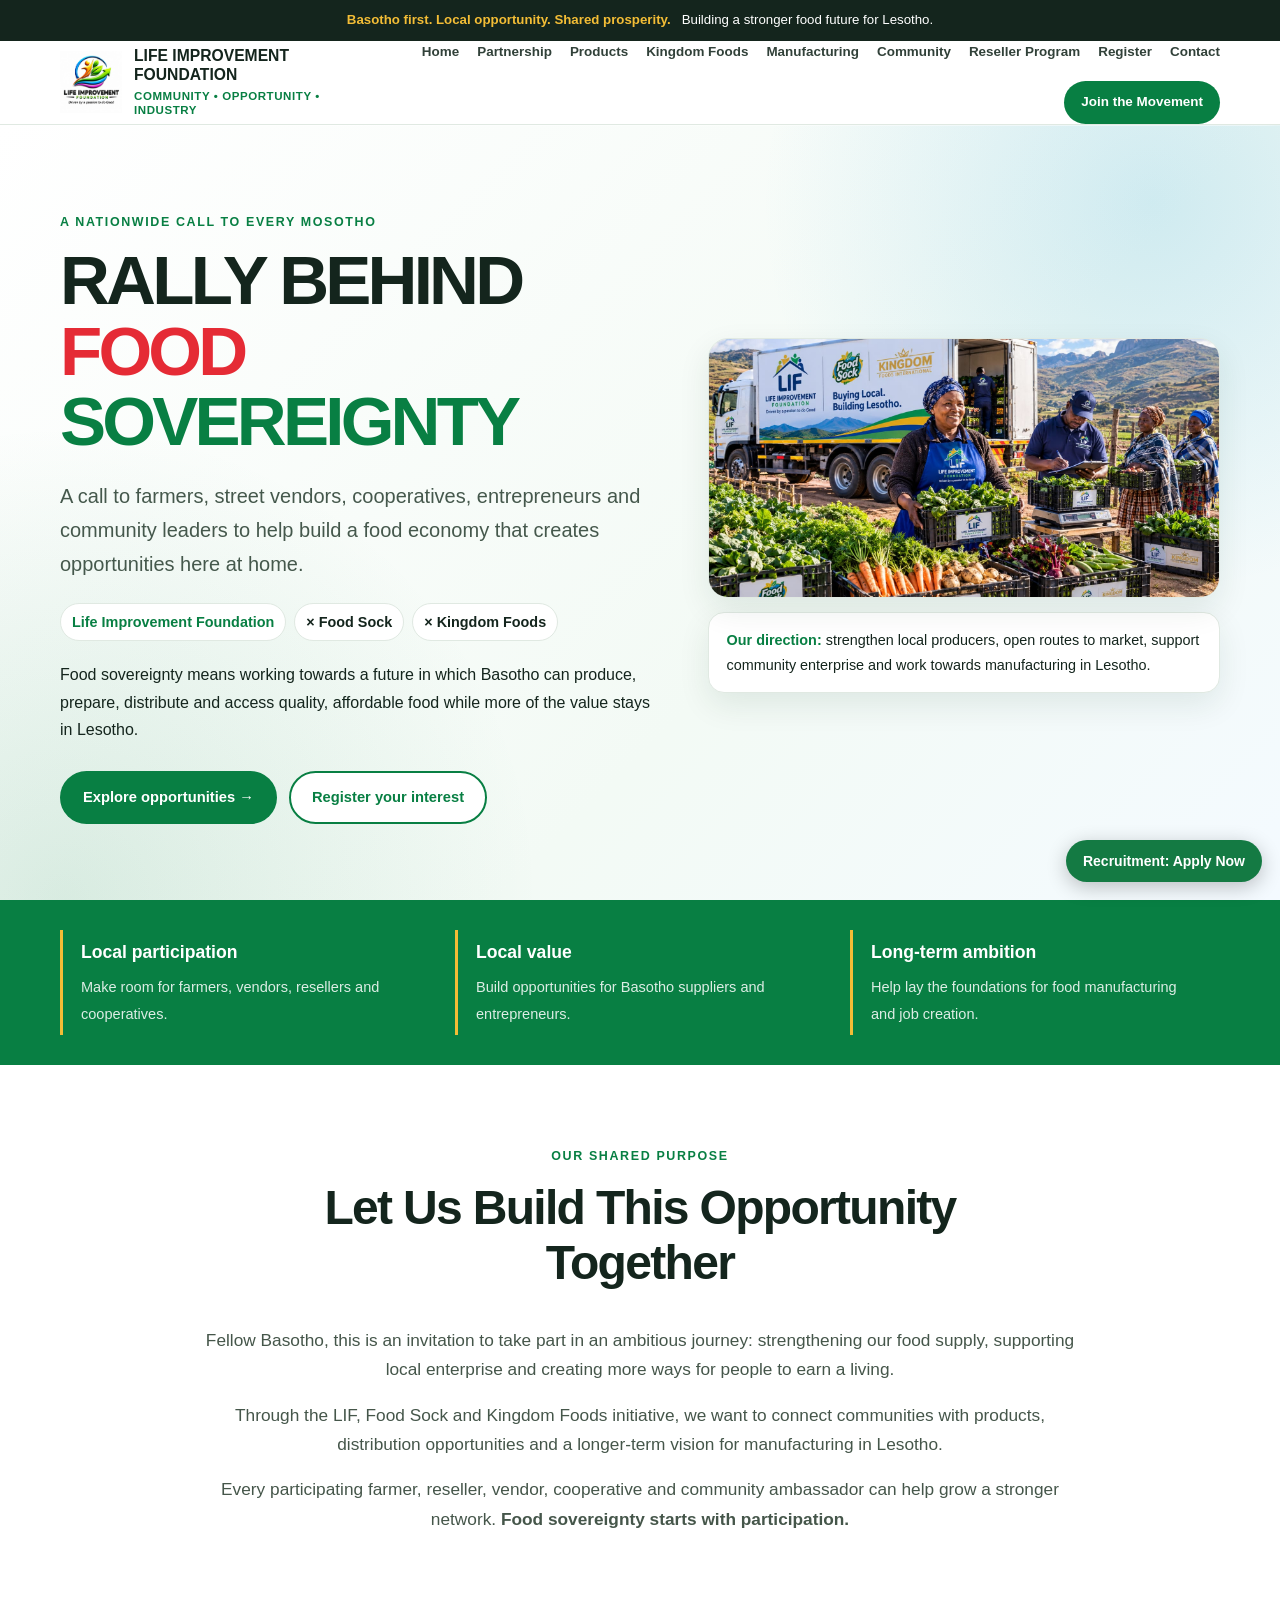
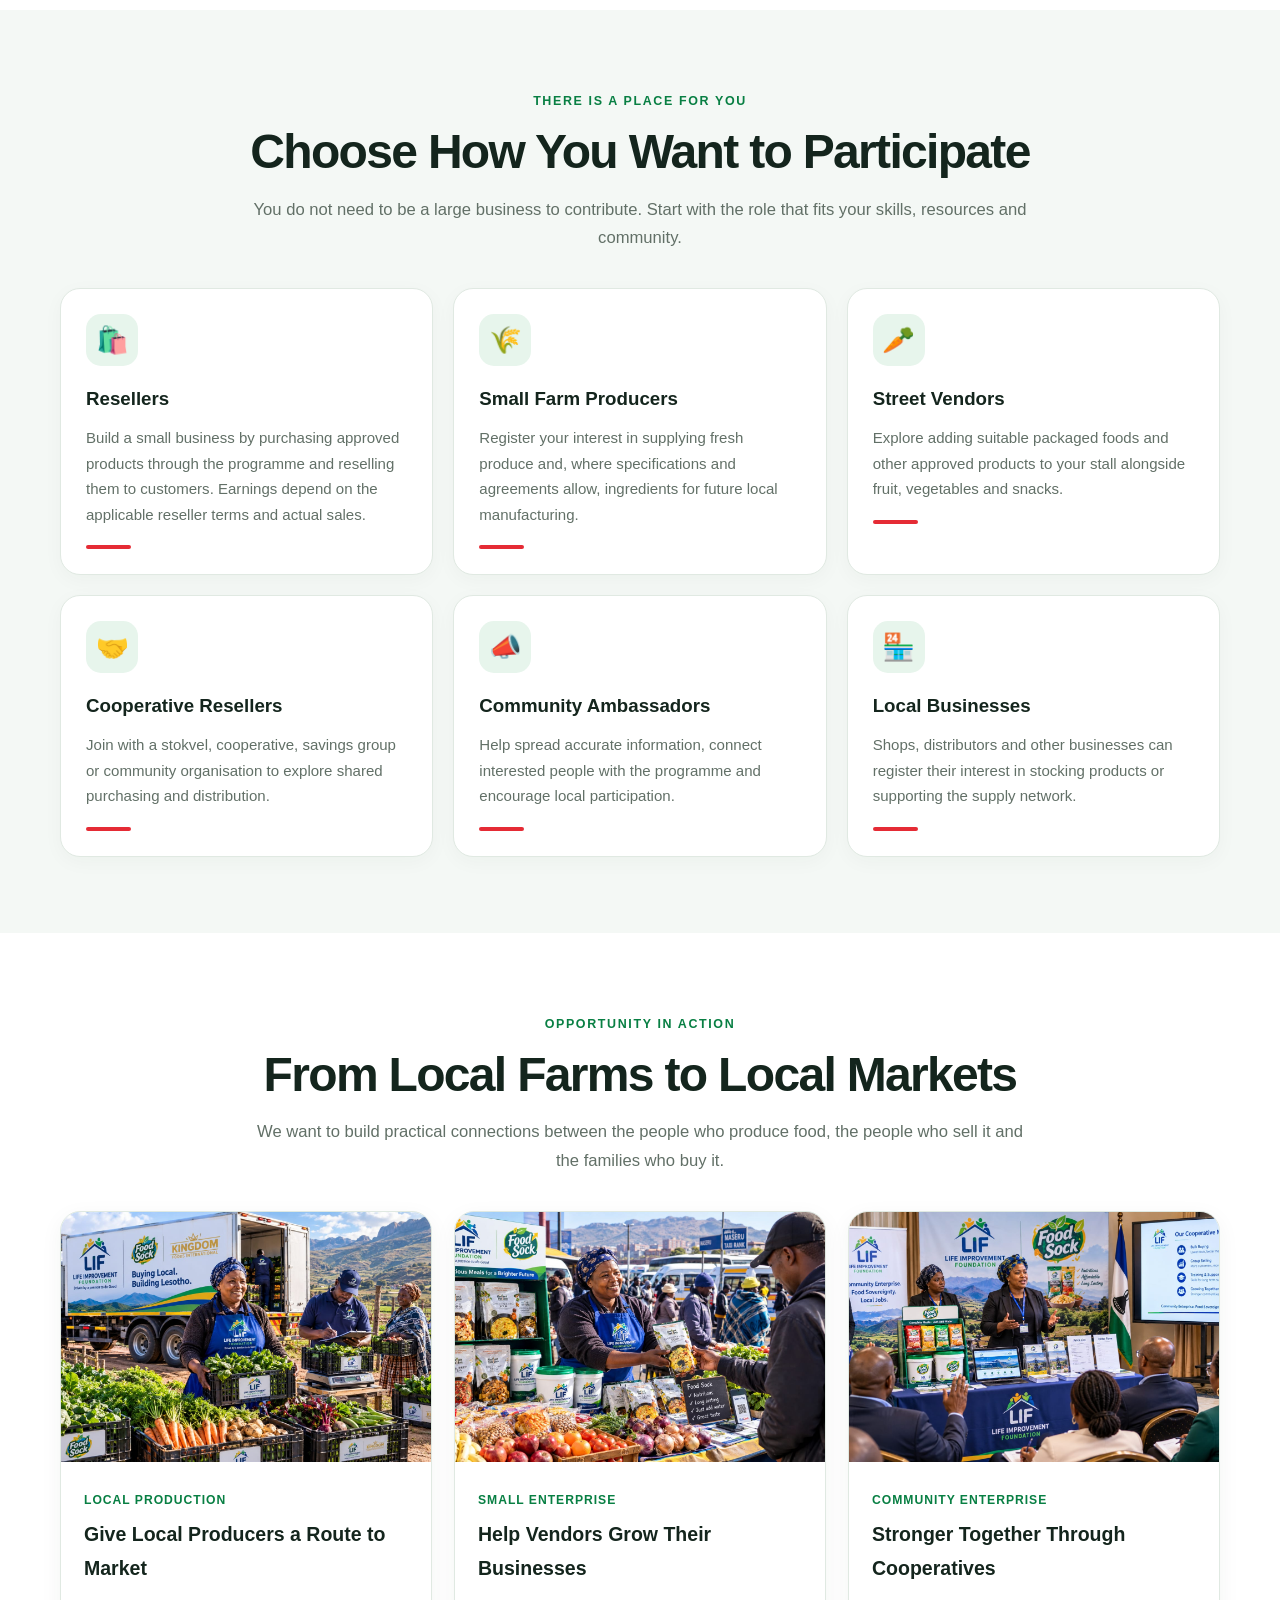
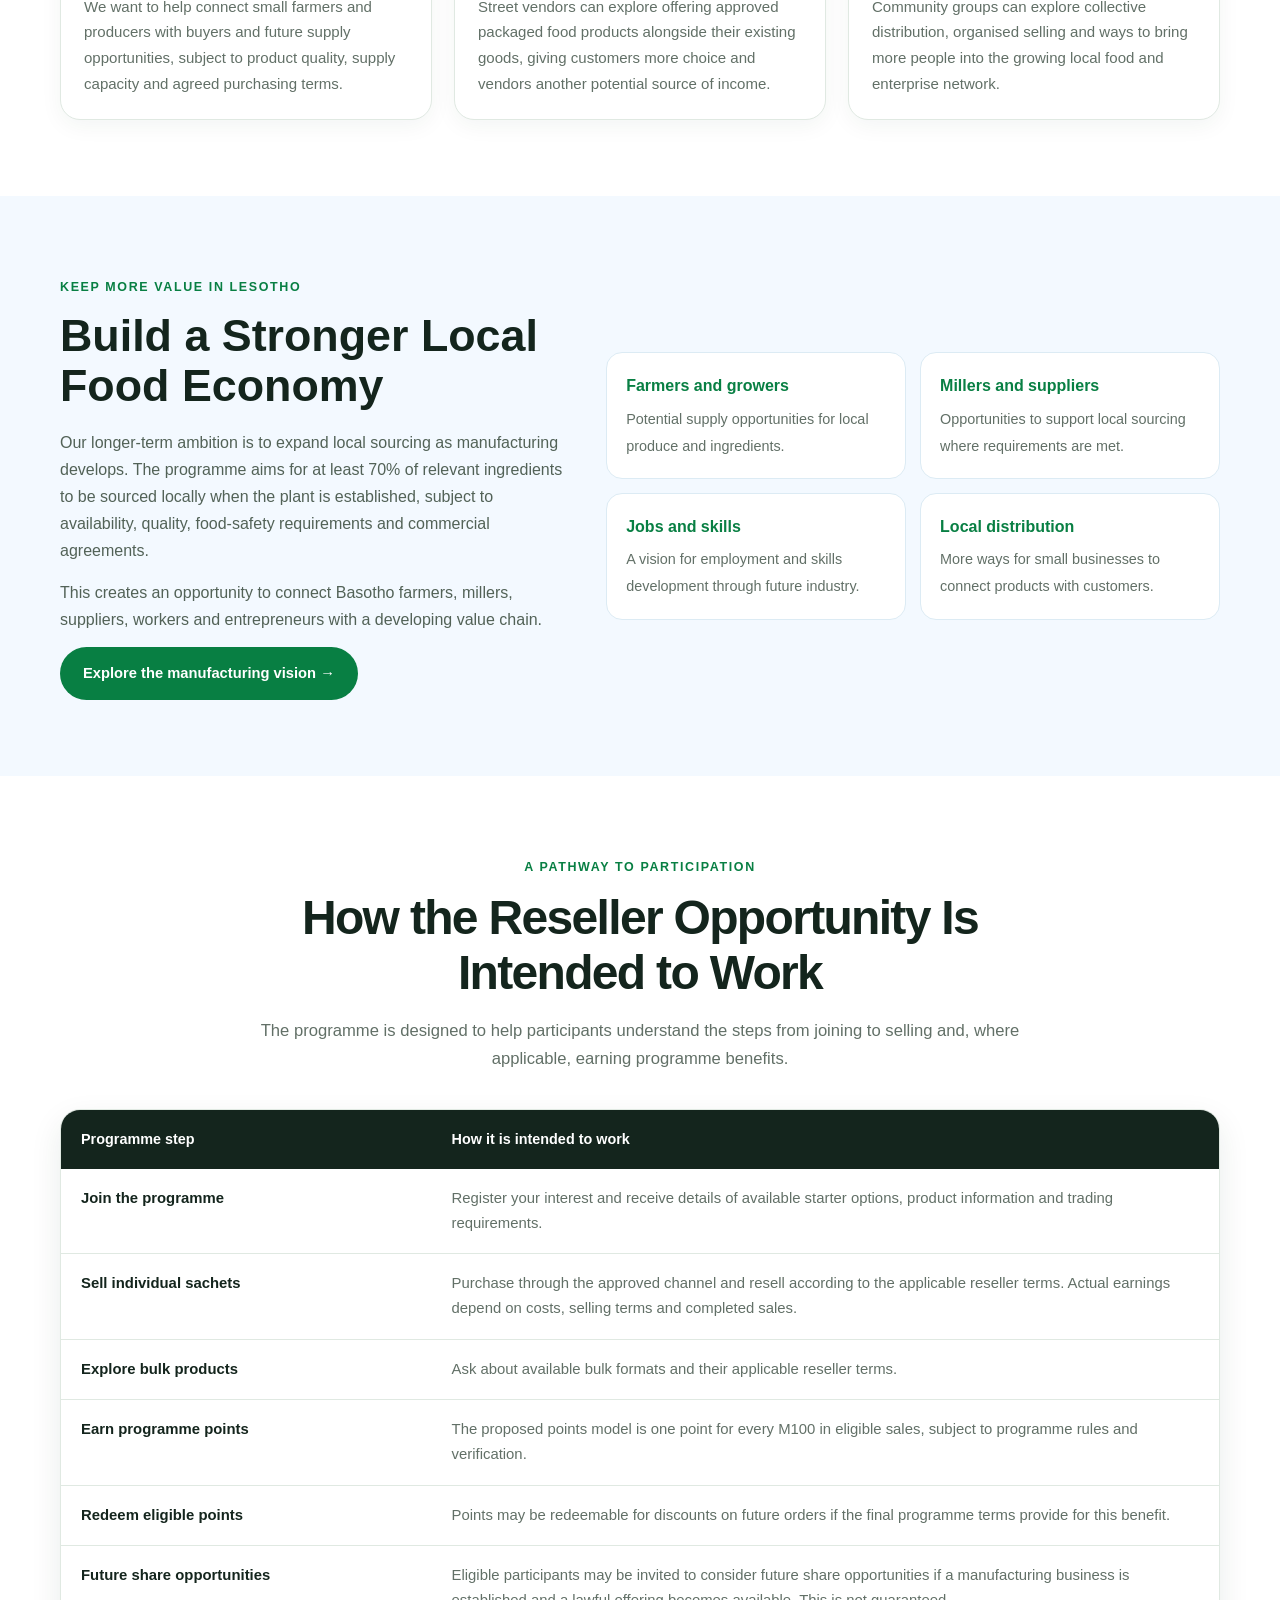
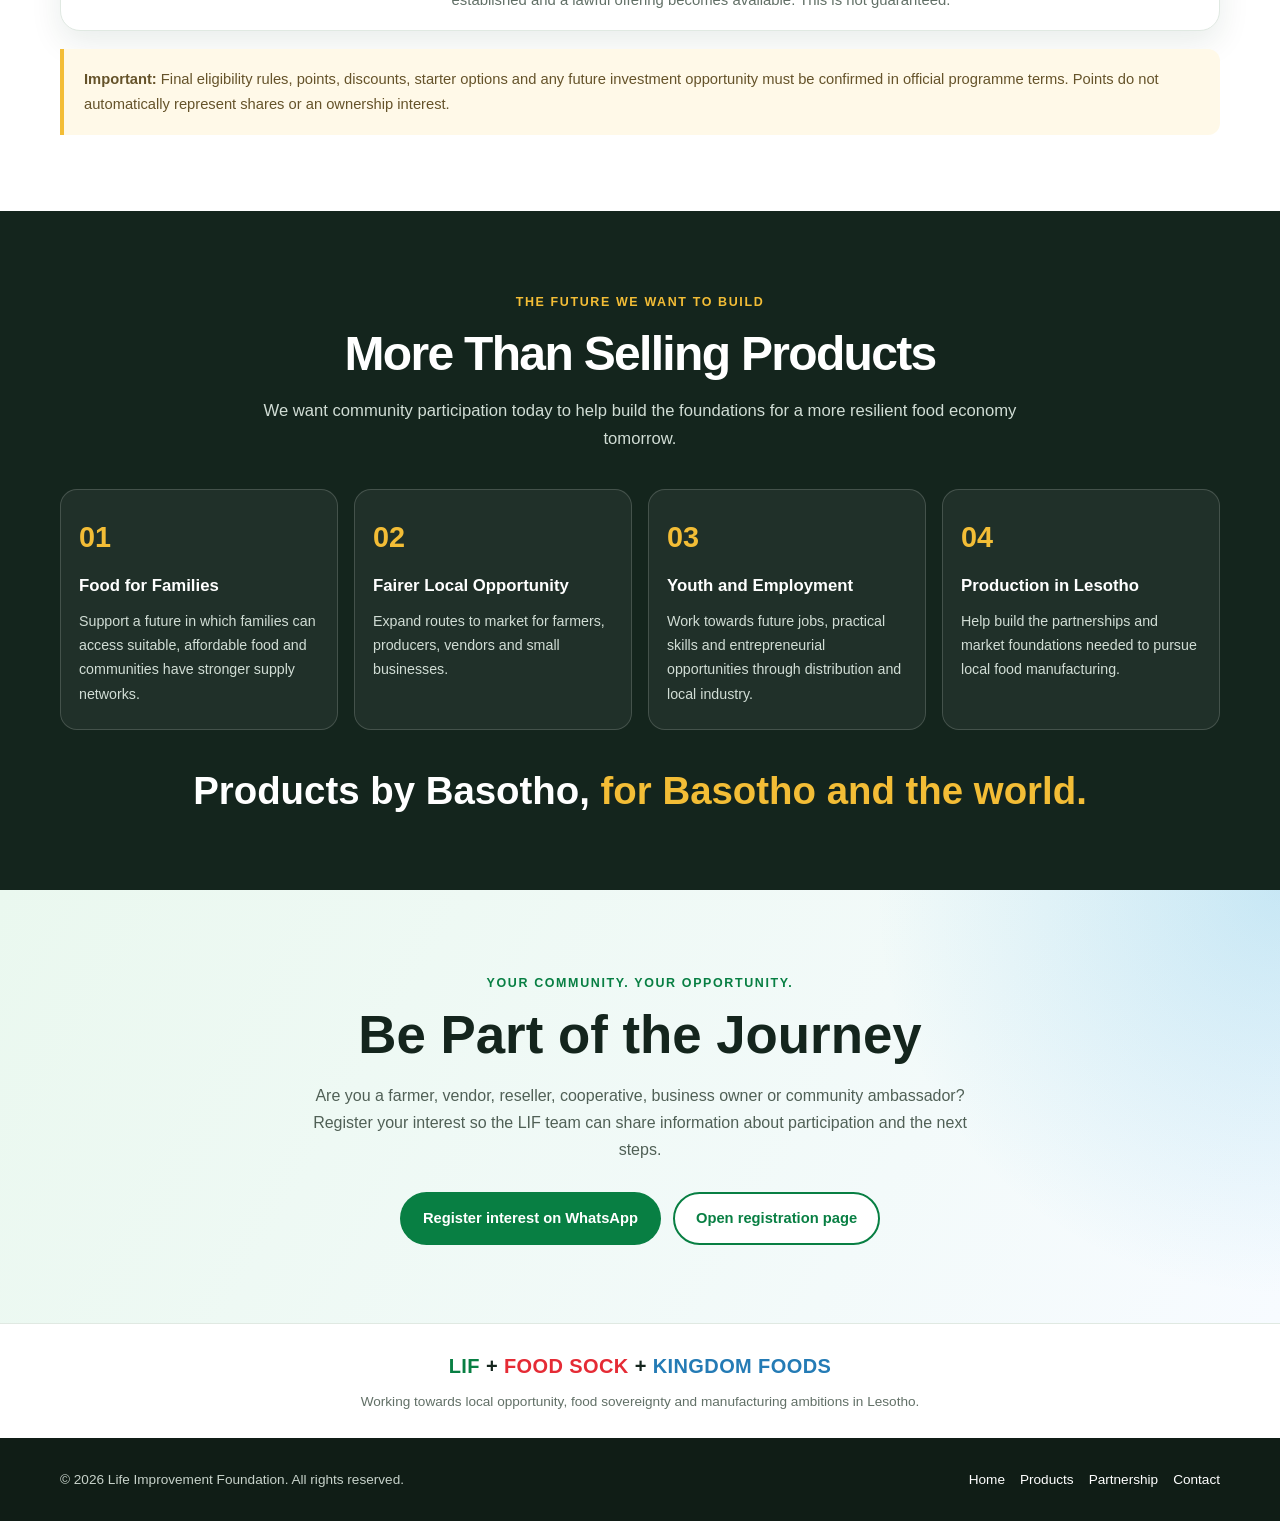
==== community.html @ 28593a36 "Update community.html" ====
<!DOCTYPE html>
<html lang="en">
<head>
  <meta charset="UTF-8">
  <meta name="viewport" content="width=device-width, initial-scale=1.0">
  <meta name="theme-color" content="#087f43">
  <meta name="description" content="Join Life Improvement Foundation, Food Sock and Kingdom Foods in building food sovereignty, local farming, reseller opportunities and manufacturing in Lesotho.">
  <title>Community Participation | Life Improvement Foundation</title>

  <style>
    :root {
      --lif-red: #e52b35;
      --lif-green: #087f43;
      --lif-blue: #149bd7;
      --lif-gold: #f3bd36;
      --lif-dark: #14251d;
      --lif-muted: #627067;
      --lif-light: #f4f8f5;
      --lif-white: #ffffff;
      --lif-border: #e0e9e2;
      --lif-shadow: 0 12px 32px rgba(16, 50, 31, .09);
      --lif-radius: 20px;
    }

    * {
      box-sizing: border-box;
      margin: 0;
      padding: 0;
    }

    html {
      scroll-behavior: smooth;
      scroll-padding-top: 90px;
    }

    body {
      font-family: Arial, Helvetica, sans-serif;
      line-height: 1.7;
      color: var(--lif-dark);
      background: var(--lif-white);
    }

    a {
      color: inherit;
      text-decoration: none;
    }

    img {
      max-width: 100%;
      display: block;
    }

    button, a {
      -webkit-tap-highlight-color: transparent;
    }

    .container {
      width: min(1160px, 92%);
      margin-inline: auto;
    }

    .eyebrow {
      display: inline-block;
      color: var(--lif-green);
      font-size: .78rem;
      font-weight: 800;
      letter-spacing: .13em;
      text-transform: uppercase;
      margin-bottom: 12px;
    }

    .section {
      padding: 76px 0;
    }

    .section-heading {
      max-width: 780px;
      margin: 0 auto 36px;
      text-align: center;
    }

    .section-heading h2 {
      font-size: clamp(1.9rem, 4vw, 3rem);
      line-height: 1.15;
      margin-bottom: 16px;
      letter-spacing: -.035em;
    }

    .section-heading p {
      color: var(--lif-muted);
      font-size: 1.04rem;
    }

    .top-strip {
      background: var(--lif-dark);
      color: white;
      font-size: .83rem;
      padding: 9px 0;
      text-align: center;
    }

    .top-strip strong {
      color: var(--lif-gold);
    }

    .site-header {
      position: sticky;
      top: 0;
      z-index: 100;
      background: rgba(255, 255, 255, .97);
      border-bottom: 1px solid var(--lif-border);
      backdrop-filter: blur(12px);
    }

    .nav-wrap {
      min-height: 78px;
      display: flex;
      align-items: center;
      justify-content: space-between;
      gap: 22px;
    }

    .brand {
      display: flex;
      align-items: center;
      gap: 12px;
      min-width: 0;
    }

    .brand img {
      width: 66px;
      height: 62px;
      object-fit: contain;
    }

    .brand-text {
      line-height: 1.2;
      font-weight: 800;
      font-size: .98rem;
    }

    .brand-text span {
      display: block;
      color: var(--lif-green);
      font-size: .72rem;
      font-weight: 700;
      margin-top: 5px;
      letter-spacing: .05em;
    }

    .nav-links {
      display: flex;
      align-items: center;
      justify-content: flex-end;
      gap: 18px;
      flex-wrap: wrap;
    }

    .nav-links a {
      font-size: .84rem;
      font-weight: 700;
      color: #314139;
    }

    .nav-links a:hover {
      color: var(--lif-green);
    }

    .nav-links .nav-cta {
      color: white;
      background: var(--lif-green);
      border-radius: 999px;
      padding: 10px 17px;
    }

    .nav-toggle {
      display: none;
      border: 1px solid var(--lif-border);
      background: white;
      border-radius: 10px;
      padding: 9px 12px;
      font-size: 1.3rem;
      cursor: pointer;
    }

    .hero {
      position: relative;
      overflow: hidden;
      padding: 82px 0 76px;
      background:
        radial-gradient(circle at 90% 10%, rgba(20,155,215,.16), transparent 29%),
        radial-gradient(circle at 5% 100%, rgba(8,127,67,.13), transparent 33%),
        linear-gradient(135deg, #fff 0%, #f3faf5 62%, #f4faff 100%);
    }

    .hero-grid {
      display: grid;
      grid-template-columns: 1.08fr .92fr;
      align-items: center;
      gap: 46px;
    }

    .hero h1 {
      max-width: 750px;
      font-size: clamp(2.45rem, 5.4vw, 4.6rem);
      line-height: 1.02;
      letter-spacing: -.055em;
      margin-bottom: 22px;
    }

    .hero h1 .red {
      color: var(--lif-red);
    }

    .hero h1 .green {
      color: var(--lif-green);
    }

    .hero-lead {
      font-size: clamp(1.05rem, 2vw, 1.25rem);
      color: #45584c;
      max-width: 650px;
      margin-bottom: 22px;
    }

    .partner-line {
      display: flex;
      flex-wrap: wrap;
      align-items: center;
      gap: 8px;
      margin: 20px 0;
      font-weight: 800;
      font-size: .9rem;
    }

    .partner-line span {
      display: inline-block;
      border: 1px solid var(--lif-border);
      border-radius: 999px;
      padding: 6px 11px;
      background: white;
    }

    .partner-line .lif-tag {
      color: var(--lif-green);
    }

    .hero-actions {
      display: flex;
      flex-wrap: wrap;
      gap: 12px;
      margin-top: 28px;
    }

    .btn {
      display: inline-flex;
      align-items: center;
      justify-content: center;
      gap: 8px;
      min-height: 48px;
      padding: 12px 21px;
      border: 2px solid transparent;
      border-radius: 999px;
      font-size: .92rem;
      font-weight: 800;
      text-align: center;
      transition: transform .2s ease, box-shadow .2s ease;
      cursor: pointer;
    }

    .btn:hover {
      transform: translateY(-2px);
      box-shadow: 0 8px 22px rgba(0,0,0,.12);
    }

    .btn-primary {
      background: var(--lif-green);
      color: white;
    }

    .btn-secondary {
      background: white;
      color: var(--lif-green);
      border-color: var(--lif-green);
    }

    .hero-visual {
      min-width: 0;
    }

    .hero-image {
      min-height: 370px;
      border-radius: 30px;
      box-shadow: var(--lif-shadow);
      background:
        linear-gradient(145deg, rgba(8,127,67,.08), rgba(20,155,215,.12));
    }

    .image-slot {
      position: relative;
      width: 100%;
      min-height: 260px;
      overflow: hidden;
      border-radius: 20px;
      background:
        linear-gradient(135deg, #e8f5eb, #eaf6fc);
      border: 1px solid var(--lif-border);
    }

    .image-slot img {
      position: absolute;
      inset: 0;
      width: 100%;
      height: 100%;
      object-fit: cover;
      opacity: 0;
      transition: opacity .35s ease;
    }

    .image-slot.has-image img {
      opacity: 1;
    }

    .image-placeholder {
      position: absolute;
      inset: 0;
      display: flex;
      flex-direction: column;
      align-items: center;
      justify-content: center;
      gap: 10px;
      padding: 24px;
      color: #365644;
      text-align: center;
    }

    .image-placeholder .placeholder-icon {
      font-size: 2.7rem;
    }

    .image-placeholder strong {
      font-size: 1.1rem;
    }

    .image-placeholder small {
      max-width: 290px;
      font-size: .85rem;
      color: #5a6d61;
    }

    .image-slot.has-image .image-placeholder {
      display: none;
    }

    .hero-note {
      background: white;
      border: 1px solid var(--lif-border);
      padding: 15px 18px;
      border-radius: 16px;
      margin-top: 14px;
      box-shadow: var(--lif-shadow);
      font-size: .9rem;
    }

    .hero-note strong {
      color: var(--lif-green);
    }

    .mission-band {
      background: var(--lif-green);
      color: white;
      padding: 30px 0;
    }

    .mission-grid {
      display: grid;
      grid-template-columns: repeat(3, 1fr);
      gap: 25px;
    }

    .mission-item {
      padding: 8px 18px;
      border-left: 3px solid var(--lif-gold);
    }

    .mission-item strong {
      display: block;
      font-size: 1.1rem;
      margin-bottom: 5px;
    }

    .mission-item span {
      color: rgba(255,255,255,.86);
      font-size: .91rem;
    }

    .intro-copy {
      max-width: 880px;
      margin: 0 auto;
      font-size: 1.08rem;
      text-align: center;
      color: #45564a;
    }

    .intro-copy p + p {
      margin-top: 16px;
    }

    .opportunities {
      background: var(--lif-light);
    }

    .opportunity-grid {
      display: grid;
      grid-template-columns: repeat(3, minmax(0, 1fr));
      gap: 20px;
    }

    .opportunity-card {
      background: white;
      border: 1px solid var(--lif-border);
      border-radius: var(--lif-radius);
      padding: 25px;
      box-shadow: 0 5px 20px rgba(16,50,31,.035);
      transition: transform .2s ease, box-shadow .2s ease;
    }

    .opportunity-card:hover {
      transform: translateY(-4px);
      box-shadow: var(--lif-shadow);
    }

    .opportunity-icon {
      display: grid;
      place-items: center;
      width: 52px;
      height: 52px;
      border-radius: 15px;
      background: #e7f5ec;
      font-size: 1.65rem;
      margin-bottom: 17px;
    }

    .opportunity-card h3 {
      font-size: 1.17rem;
      margin-bottom: 10px;
    }

    .opportunity-card p {
      color: var(--lif-muted);
      font-size: .94rem;
    }

    .opportunity-card .accent {
      display: block;
      width: 45px;
      height: 4px;
      border-radius: 99px;
      background: var(--lif-red);
      margin-top: 18px;
    }

    .stories-grid {
      display: grid;
      grid-template-columns: repeat(3, minmax(0, 1fr));
      gap: 22px;
    }

    .story-card {
      overflow: hidden;
      background: white;
      border: 1px solid var(--lif-border);
      border-radius: var(--lif-radius);
      box-shadow: 0 6px 22px rgba(16,50,31,.05);
    }

    .story-card .image-slot {
      border: 0;
      border-radius: 0;
      min-height: 250px;
    }

    .story-content {
      padding: 23px;
    }

    .story-content h3 {
      font-size: 1.22rem;
      margin-bottom: 9px;
    }

    .story-content p {
      color: var(--lif-muted);
      font-size: .94rem;
    }

    .story-label {
      display: inline-block;
      color: var(--lif-green);
      font-size: .76rem;
      font-weight: 800;
      text-transform: uppercase;
      letter-spacing: .08em;
      margin-bottom: 8px;
    }

    .local-value {
      background: #f3f9ff;
    }

    .value-grid {
      display: grid;
      grid-template-columns: .9fr 1.1fr;
      gap: 44px;
      align-items: center;
    }

    .value-copy h2 {
      font-size: clamp(1.9rem, 4vw, 2.8rem);
      line-height: 1.12;
      margin-bottom: 18px;
    }

    .value-copy p {
      color: #526257;
      margin-bottom: 14px;
    }

    .value-list {
      display: grid;
      grid-template-columns: repeat(2, minmax(0, 1fr));
      gap: 14px;
    }

    .value-point {
      padding: 19px;
      border-radius: 16px;
      background: white;
      border: 1px solid #dcebf4;
    }

    .value-point strong {
      display: block;
      margin-bottom: 5px;
      color: var(--lif-green);
    }

    .value-point span {
      color: var(--lif-muted);
      font-size: .9rem;
    }

    .earnings-wrap {
      overflow-x: auto;
      border: 1px solid var(--lif-border);
      border-radius: var(--lif-radius);
      background: white;
      box-shadow: var(--lif-shadow);
    }

    .earnings-table {
      width: 100%;
      border-collapse: collapse;
      min-width: 570px;
    }

    .earnings-table th {
      background: var(--lif-dark);
      color: white;
      text-align: left;
      padding: 17px 20px;
      font-size: .9rem;
    }

    .earnings-table td {
      padding: 17px 20px;
      border-bottom: 1px solid var(--lif-border);
      vertical-align: top;
      font-size: .93rem;
    }

    .earnings-table tr:last-child td {
      border-bottom: 0;
    }

    .earnings-table td:first-child {
      font-weight: 800;
      width: 32%;
    }

    .earnings-table td:last-child {
      color: var(--lif-muted);
    }

    .points-note {
      margin-top: 18px;
      padding: 18px 20px;
      border-left: 4px solid var(--lif-gold);
      background: #fff9e8;
      border-radius: 0 12px 12px 0;
      color: #65532a;
      font-size: .92rem;
    }

    .future-section {
      background: var(--lif-dark);
      color: white;
    }

    .future-section .section-heading p {
      color: #d1ddd5;
    }

    .future-grid {
      display: grid;
      grid-template-columns: repeat(4, minmax(0, 1fr));
      gap: 16px;
    }

    .future-card {
      padding: 23px 18px;
      border: 1px solid rgba(255,255,255,.16);
      border-radius: 17px;
      background: rgba(255,255,255,.055);
    }

    .future-card .number {
      color: var(--lif-gold);
      font-size: 1.8rem;
      font-weight: 900;
      margin-bottom: 10px;
    }

    .future-card h3 {
      font-size: 1.05rem;
      margin-bottom: 8px;
    }

    .future-card p {
      font-size: .89rem;
      color: #d1ddd5;
    }

    .closing-line {
      text-align: center;
      font-size: clamp(1.5rem, 3.5vw, 2.4rem);
      line-height: 1.2;
      font-weight: 900;
      margin-top: 38px;
    }

    .closing-line span {
      color: var(--lif-gold);
    }

    .cta-section {
      padding: 78px 0;
      background:
        radial-gradient(circle at 100% 0%, rgba(20,155,215,.2), transparent 30%),
        linear-gradient(120deg, #eaf8ef, #f7fbff);
    }

    .cta-box {
      max-width: 900px;
      margin: 0 auto;
      text-align: center;
    }

    .cta-box h2 {
      font-size: clamp(2rem, 4.5vw, 3.3rem);
      line-height: 1.1;
      margin-bottom: 18px;
    }

    .cta-box p {
      max-width: 680px;
      margin: 0 auto;
      color: #506056;
    }

    .cta-box .hero-actions {
      justify-content: center;
    }

    .partner-footer {
      padding: 25px 0;
      background: white;
      border-top: 1px solid var(--lif-border);
      text-align: center;
    }

    .partner-footer .brand-line {
      font-weight: 900;
      font-size: clamp(1rem, 2.5vw, 1.25rem);
      letter-spacing: .02em;
    }

    .partner-footer .lif {
      color: var(--lif-green);
    }

    .partner-footer .food {
      color: var(--lif-red);
    }

    .partner-footer .kingdom {
      color: #247bb5;
    }

    .partner-footer p {
      margin-top: 7px;
      color: var(--lif-muted);
      font-size: .85rem;
    }

    .site-footer {
      background: #101d16;
      color: white;
      padding: 30px 0;
    }

    .footer-inner {
      display: flex;
      justify-content: space-between;
      align-items: center;
      flex-wrap: wrap;
      gap: 15px;
    }

    .footer-inner p {
      color: #c7d2ca;
      font-size: .85rem;
    }

    .footer-links {
      display: flex;
      flex-wrap: wrap;
      gap: 15px;
      font-size: .85rem;
    }

    .footer-links a:hover {
      color: var(--lif-gold);
    }

    @media (max-width: 1000px) {
      .nav-wrap {
        min-height: 72px;
      }

      .nav-toggle {
        display: block;
        flex-shrink: 0;
      }

      .nav-links {
        display: none;
        position: absolute;
        top: 100%;
        left: 0;
        right: 0;
        padding: 20px 4%;
        background: white;
        border-bottom: 1px solid var(--lif-border);
        box-shadow: var(--lif-shadow);
        align-items: stretch;
        flex-direction: column;
        gap: 0;
      }

      .nav-links.open {
        display: flex;
      }

      .nav-links a {
        padding: 12px 4px;
      }

      .nav-links .nav-cta {
        text-align: center;
        margin-top: 8px;
      }

      .hero-grid {
        grid-template-columns: 1fr;
        gap: 34px;
      }

      .hero-visual {
        max-width: 700px;
        width: 100%;
        margin: 0 auto;
      }

      .hero-image {
        min-height: 320px;
      }

      .opportunity-grid,
      .stories-grid {
        grid-template-columns: repeat(2, minmax(0, 1fr));
      }

      .future-grid {
        grid-template-columns: repeat(2, minmax(0, 1fr));
      }
    }

    @media (max-width: 650px) {
      .section {
        padding: 55px 0;
      }

      .brand img {
        width: 53px;
        height: 52px;
      }

      .brand-text {
        font-size: .85rem;
      }

      .brand-text span {
        font-size: .64rem;
      }

      .hero {
        padding: 54px 0;
      }

      .hero h1 {
        font-size: clamp(2.35rem, 11vw, 3.5rem);
      }

      .hero-image {
        min-height: 270px;
      }

      .hero-actions .btn {
        width: 100%;
      }

      .mission-grid {
        grid-template-columns: 1fr;
        gap: 13px;
      }

      .mission-item {
        padding: 7px 14px;
      }

      .opportunity-grid,
      .stories-grid,
      .value-grid,
      .value-list,
      .future-grid {
        grid-template-columns: 1fr;
      }

      .opportunity-card {
        padding: 22px;
      }

      .story-card .image-slot {
        min-height: 235px;
      }

      .footer-inner {
        align-items: flex-start;
        flex-direction: column;
      }
    }

    @media (prefers-reduced-motion: reduce) {
      html {
        scroll-behavior: auto;
      }

      *, *::before, *::after {
        transition-duration: .01ms !important;
      }
    }
  </style>
</head>

<body>
  <div class="top-strip">
    <div class="container">
      <strong>Basotho first. Local opportunity. Shared prosperity.</strong>
      &nbsp; Building a stronger food future for Lesotho.
    </div>
  </div>

  <header class="site-header">
    <div class="container nav-wrap">
      <a class="brand" href="index.html" aria-label="Life Improvement Foundation home">
        <img src="assets/lif/life-logo-transparent.png"
             alt="Life Improvement Foundation logo">
        <span class="brand-text">
          LIFE IMPROVEMENT FOUNDATION
          <span>COMMUNITY • OPPORTUNITY • INDUSTRY</span>
        </span>
      </a>

      <button class="nav-toggle" type="button"
              aria-label="Open navigation"
              aria-expanded="false">
        ☰
      </button>

      <nav class="nav-links" aria-label="Main navigation">
        <a href="index.html">Home</a>
        <a href="partnership.html">Partnership</a>
        <a href="products.html">Products</a>
        <a href="kingdom-foods.html">Kingdom Foods</a>
        <a href="manufacturing.html">Manufacturing</a>
        <a href="community.html" aria-current="page">Community</a>
        <a href="reseller.html">Reseller Program</a>
        <a href="reseller.html#registration">Register</a>
        <a href="contact.html">Contact</a>
        <a class="nav-cta" href="#join">Join the Movement</a>
      </nav>
    </div>
  </header>

  <main>
    <section class="hero">
      <div class="container hero-grid">
        <div>
          <span class="eyebrow">A nationwide call to every Mosotho</span>
          <h1>
            RALLY BEHIND
            <span class="red">FOOD</span>
            <span class="green">SOVEREIGNTY</span>
          </h1>

          <p class="hero-lead">
            A call to farmers, street vendors, cooperatives, entrepreneurs
            and community leaders to help build a food economy that creates
            opportunities here at home.
          </p>

          <div class="partner-line" aria-label="Participating organisations">
            <span class="lif-tag">Life Improvement Foundation</span>
            <span>× Food Sock</span>
            <span>× Kingdom Foods</span>
          </div>

          <p>
            Food sovereignty means working towards a future in which
            Basotho can produce, prepare, distribute and access quality,
            affordable food while more of the value stays in Lesotho.
          </p>

          <div class="hero-actions">
            <a class="btn btn-primary" href="#opportunities">
              Explore opportunities →
            </a>
            <a class="btn btn-secondary" href="#join">
              Register your interest
            </a>
          </div>
        </div>

        <div class="hero-visual">
          <div class="image-slot hero-image"
               data-image="assets/community/farm-producers.jpg">
            <div class="image-placeholder">
              <span class="placeholder-icon">🌱</span>
              <strong>Basotho farmers. Local supply. Shared opportunity.</strong>
              <small>
                Your farm-producers photograph will appear here once uploaded.
              </small>
            </div>
            <img src="assets/community/farm-producers.jpg"
                 alt="Small-scale Basotho farmers supplying fresh produce to a LIF-branded truck"
                 loading="eager">
          </div>

          <div class="hero-note">
            <strong>Our direction:</strong>
            strengthen local producers, open routes to market, support
            community enterprise and work towards manufacturing in Lesotho.
          </div>
        </div>
      </div>
    </section>

    <section class="mission-band">
      <div class="container mission-grid">
        <div class="mission-item">
          <strong>Local participation</strong>
          <span>Make room for farmers, vendors, resellers and cooperatives.</span>
        </div>
        <div class="mission-item">
          <strong>Local value</strong>
          <span>Build opportunities for Basotho suppliers and entrepreneurs.</span>
        </div>
        <div class="mission-item">
          <strong>Long-term ambition</strong>
          <span>Help lay the foundations for food manufacturing and job creation.</span>
        </div>
      </div>
    </section>

    <section class="section">
      <div class="container">
        <div class="section-heading">
          <span class="eyebrow">Our shared purpose</span>
          <h2>Let Us Build This Opportunity Together</h2>
        </div>

        <div class="intro-copy">
          <p>
            Fellow Basotho, this is an invitation to take part in an
            ambitious journey: strengthening our food supply, supporting
            local enterprise and creating more ways for people to earn
            a living.
          </p>
          <p>
            Through the LIF, Food Sock and Kingdom Foods initiative, we want
            to connect communities with products, distribution opportunities
            and a longer-term vision for manufacturing in Lesotho.
          </p>
          <p>
            Every participating farmer, reseller, vendor, cooperative and
            community ambassador can help grow a stronger network.
            <strong>Food sovereignty starts with participation.</strong>
          </p>
        </div>
      </div>
    </section>

    <section class="section opportunities" id="opportunities">
      <div class="container">
        <div class="section-heading">
          <span class="eyebrow">There is a place for you</span>
          <h2>Choose How You Want to Participate</h2>
          <p>
            You do not need to be a large business to contribute.
            Start with the role that fits your skills, resources and community.
          </p>
        </div>

        <div class="opportunity-grid">
          <article class="opportunity-card">
            <div class="opportunity-icon">🛍️</div>
            <h3>Resellers</h3>
            <p>
              Build a small business by purchasing approved products through
              the programme and reselling them to customers. Earnings depend
              on the applicable reseller terms and actual sales.
            </p>
            <span class="accent"></span>
          </article>

          <article class="opportunity-card">
            <div class="opportunity-icon">🌾</div>
            <h3>Small Farm Producers</h3>
            <p>
              Register your interest in supplying fresh produce and, where
              specifications and agreements allow, ingredients for future
              local manufacturing.
            </p>
            <span class="accent"></span>
          </article>

          <article class="opportunity-card">
            <div class="opportunity-icon">🥕</div>
            <h3>Street Vendors</h3>
            <p>
              Explore adding suitable packaged foods and other approved
              products to your stall alongside fruit, vegetables and snacks.
            </p>
            <span class="accent"></span>
          </article>

          <article class="opportunity-card">
            <div class="opportunity-icon">🤝</div>
            <h3>Cooperative Resellers</h3>
            <p>
              Join with a stokvel, cooperative, savings group or community
              organisation to explore shared purchasing and distribution.
            </p>
            <span class="accent"></span>
          </article>

          <article class="opportunity-card">
            <div class="opportunity-icon">📣</div>
            <h3>Community Ambassadors</h3>
            <p>
              Help spread accurate information, connect interested people
              with the programme and encourage local participation.
            </p>
            <span class="accent"></span>
          </article>

          <article class="opportunity-card">
            <div class="opportunity-icon">🏪</div>
            <h3>Local Businesses</h3>
            <p>
              Shops, distributors and other businesses can register their
              interest in stocking products or supporting the supply network.
            </p>
            <span class="accent"></span>
          </article>
        </div>
      </div>
    </section>

    <section class="section" id="community-stories">
      <div class="container">
        <div class="section-heading">
          <span class="eyebrow">Opportunity in action</span>
          <h2>From Local Farms to Local Markets</h2>
          <p>
            We want to build practical connections between the people who
            produce food, the people who sell it and the families who buy it.
          </p>
        </div>

        <div class="stories-grid">
          <article class="story-card">
            <div class="image-slot"
                 data-image="assets/community/farm-producers.jpg">
              <div class="image-placeholder">
                <span class="placeholder-icon">🚚</span>
                <strong>Farmers supplying local markets</strong>
                <small>
                  Add the photograph of producers and the LIF-branded truck.
                </small>
              </div>
              <img src="assets/community/farm-producers.jpg"
                   alt="Small farm producers preparing local produce for collection"
                   loading="lazy">
            </div>
            <div class="story-content">
              <span class="story-label">Local production</span>
              <h3>Give Local Producers a Route to Market</h3>
              <p>
                We want to help connect small farmers and producers with
                buyers and future supply opportunities, subject to product
                quality, supply capacity and agreed purchasing terms.
              </p>
            </div>
          </article>

          <article class="story-card">
            <div class="image-slot"
                 data-image="assets/community/street-vendors.jpg">
              <div class="image-placeholder">
                <span class="placeholder-icon">🍎</span>
                <strong>Street vendors serving their communities</strong>
                <small>
                  Add the photograph of a vendor showing products to a customer.
                </small>
              </div>
              <img src="assets/community/street-vendors.jpg"
                   alt="Street vendors displaying fresh produce, snacks and Food Sock products to a customer"
                   loading="lazy">
            </div>
            <div class="story-content">
              <span class="story-label">Small enterprise</span>
              <h3>Help Vendors Grow Their Businesses</h3>
              <p>
                Street vendors can explore offering approved packaged food
                products alongside their existing goods, giving customers
                more choice and vendors another potential source of income.
              </p>
            </div>
          </article>

          <article class="story-card">
            <div class="image-slot"
                 data-image="assets/community/cooperative-market.jpg">
              <div class="image-placeholder">
                <span class="placeholder-icon">🧺</span>
                <strong>Cooperatives creating shared opportunities</strong>
                <small>
                  Add the photograph of a cooperative selling at a conference.
                </small>
              </div>
              <img src="assets/community/cooperative-market.jpg"
                   alt="A community cooperative presenting and selling products to conference attendees"
                   loading="lazy">
            </div>
            <div class="story-content">
              <span class="story-label">Community enterprise</span>
              <h3>Stronger Together Through Cooperatives</h3>
              <p>
                Community groups can explore collective distribution,
                organised selling and ways to bring more people into the
                growing local food and enterprise network.
              </p>
            </div>
          </article>
        </div>
      </div>
    </section>

    <section class="section local-value">
      <div class="container value-grid">
        <div class="value-copy">
          <span class="eyebrow">Keep more value in Lesotho</span>
          <h2>Build a Stronger Local Food Economy</h2>
          <p>
            Our longer-term ambition is to expand local sourcing as
            manufacturing develops. The programme aims for at least 70%
            of relevant ingredients to be sourced locally when the plant
            is established, subject to availability, quality, food-safety
            requirements and commercial agreements.
          </p>
          <p>
            This creates an opportunity to connect Basotho farmers, millers,
            suppliers, workers and entrepreneurs with a developing value chain.
          </p>
          <a class="btn btn-primary" href="manufacturing.html">
            Explore the manufacturing vision →
          </a>
        </div>

        <div class="value-list">
          <div class="value-point">
            <strong>Farmers and growers</strong>
            <span>Potential supply opportunities for local produce and ingredients.</span>
          </div>
          <div class="value-point">
            <strong>Millers and suppliers</strong>
            <span>Opportunities to support local sourcing where requirements are met.</span>
          </div>
          <div class="value-point">
            <strong>Jobs and skills</strong>
            <span>A vision for employment and skills development through future industry.</span>
          </div>
          <div class="value-point">
            <strong>Local distribution</strong>
            <span>More ways for small businesses to connect products with customers.</span>
          </div>
        </div>
      </div>
    </section>

    <section class="section" id="reseller-benefits">
      <div class="container">
        <div class="section-heading">
          <span class="eyebrow">A pathway to participation</span>
          <h2>How the Reseller Opportunity Is Intended to Work</h2>
          <p>
            The programme is designed to help participants understand the
            steps from joining to selling and, where applicable, earning
            programme benefits.
          </p>
        </div>

        <div class="earnings-wrap">
          <table class="earnings-table">
            <thead>
              <tr>
                <th>Programme step</th>
                <th>How it is intended to work</th>
              </tr>
            </thead>
            <tbody>
              <tr>
                <td>Join the programme</td>
                <td>
                  Register your interest and receive details of available
                  starter options, product information and trading requirements.
                </td>
              </tr>
              <tr>
                <td>Sell individual sachets</td>
                <td>
                  Purchase through the approved channel and resell according
                  to the applicable reseller terms. Actual earnings depend
                  on costs, selling terms and completed sales.
                </td>
              </tr>
              <tr>
                <td>Explore bulk products</td>
                <td>
                  Ask about available bulk formats and their applicable
                  reseller terms.
                </td>
              </tr>
              <tr>
                <td>Earn programme points</td>
                <td>
                  The proposed points model is one point for every M100
                  in eligible sales, subject to programme rules and verification.
                </td>
              </tr>
              <tr>
                <td>Redeem eligible points</td>
                <td>
                  Points may be redeemable for discounts on future orders
                  if the final programme terms provide for this benefit.
                </td>
              </tr>
              <tr>
                <td>Future share opportunities</td>
                <td>
                  Eligible participants may be invited to consider future
                  share opportunities if a manufacturing business is
                  established and a lawful offering becomes available.
                  This is not guaranteed.
                </td>
              </tr>
            </tbody>
          </table>
        </div>

        <div class="points-note">
          <strong>Important:</strong> Final eligibility rules, points,
          discounts, starter options and any future investment opportunity
          must be confirmed in official programme terms. Points do not
          automatically represent shares or an ownership interest.
        </div>
      </div>
    </section>

    <section class="section future-section">
      <div class="container">
        <div class="section-heading">
          <span class="eyebrow" style="color:#f3bd36;">The future we want to build</span>
          <h2>More Than Selling Products</h2>
          <p>
            We want community participation today to help build the foundations
            for a more resilient food economy tomorrow.
          </p>
        </div>

        <div class="future-grid">
          <article class="future-card">
            <div class="number">01</div>
            <h3>Food for Families</h3>
            <p>
              Support a future in which families can access suitable,
              affordable food and communities have stronger supply networks.
            </p>
          </article>

          <article class="future-card">
            <div class="number">02</div>
            <h3>Fairer Local Opportunity</h3>
            <p>
              Expand routes to market for farmers, producers, vendors
              and small businesses.
            </p>
          </article>

          <article class="future-card">
            <div class="number">03</div>
            <h3>Youth and Employment</h3>
            <p>
              Work towards future jobs, practical skills and entrepreneurial
              opportunities through distribution and local industry.
            </p>
          </article>

          <article class="future-card">
            <div class="number">04</div>
            <h3>Production in Lesotho</h3>
            <p>
              Help build the partnerships and market foundations needed
              to pursue local food manufacturing.
            </p>
          </article>
        </div>

        <p class="closing-line">
          Products by Basotho,
          <span>for Basotho and the world.</span>
        </p>
      </div>
    </section>

    <section class="cta-section" id="join">
      <div class="container cta-box">
        <span class="eyebrow">Your community. Your opportunity.</span>
        <h2>Be Part of the Journey</h2>
        <p>
          Are you a farmer, vendor, reseller, cooperative, business owner
          or community ambassador? Register your interest so the LIF team
          can share information about participation and the next steps.
        </p>

        <div class="hero-actions">
          <a class="btn btn-primary"
             href="https://wa.me/26659434159?text=Hello%20LIF%2C%20I%20would%20like%20to%20register%20my%20interest%20in%20the%20community%20participation%20and%20food%20sovereignty%20programme."
             target="_blank" rel="noopener">
            Register interest on WhatsApp
          </a>
          <a class="btn btn-secondary" href="reseller.html#registration">
            Open registration page
          </a>
        </div>
      </div>
    </section>

    <section class="partner-footer" aria-label="Partnership">
      <div class="container">
        <div class="brand-line">
          <span class="lif">LIF</span>
          <span> + </span>
          <span class="food">FOOD SOCK</span>
          <span> + </span>
          <span class="kingdom">KINGDOM FOODS</span>
        </div>
        <p>
          Working towards local opportunity, food sovereignty and
          manufacturing ambitions in Lesotho.
        </p>
      </div>
    </section>
  </main>

  <footer class="site-footer">
    <div class="container footer-inner">
      <p>
        © <span id="current-year"></span> Life Improvement Foundation.
        All rights reserved.
      </p>
      <div class="footer-links">
        <a href="index.html">Home</a>
        <a href="products.html">Products</a>
        <a href="partnership.html">Partnership</a>
        <a href="contact.html">Contact</a>
      </div>
    </div>
  </footer>

  <script>
    // Mobile navigation menu
    const navToggle = document.querySelector(".nav-toggle");
    const navLinks = document.querySelector(".nav-links");

    navToggle.addEventListener("click", function () {
      const isOpen = navLinks.classList.toggle("open");
      navToggle.setAttribute("aria-expanded", String(isOpen));
      navToggle.setAttribute(
        "aria-label",
        isOpen ? "Close navigation" : "Open navigation"
      );
      navToggle.textContent = isOpen ? "✕" : "☰";
    });

    // Close the mobile menu after selecting a link
    navLinks.querySelectorAll("a").forEach(function (link) {
      link.addEventListener("click", function () {
        navLinks.classList.remove("open");
        navToggle.setAttribute("aria-expanded", "false");
        navToggle.setAttribute("aria-label", "Open navigation");
        navToggle.textContent = "☰";
      });
    });

    // Show photographs only when their files are available.
    // The coloured placeholder remains visible until then.
    document.querySelectorAll(".image-slot").forEach(function (slot) {
      const img = slot.querySelector("img");
      if (!img) return;

      function showImageIfLoaded() {
        if (img.complete && img.naturalWidth > 0) {
          slot.classList.add("has-image");
        }
      }

      img.addEventListener("load", showImageIfLoaded);
      img.addEventListener("error", function () {
        slot.classList.remove("has-image");
      });

      showImageIfLoaded();
    });

    // Keep the footer year current
    document.getElementById("current-year").textContent =
      new Date().getFullYear();
  </script>

<script src="lif-recruitment-ad.js" defer></script>
</body>
</html>
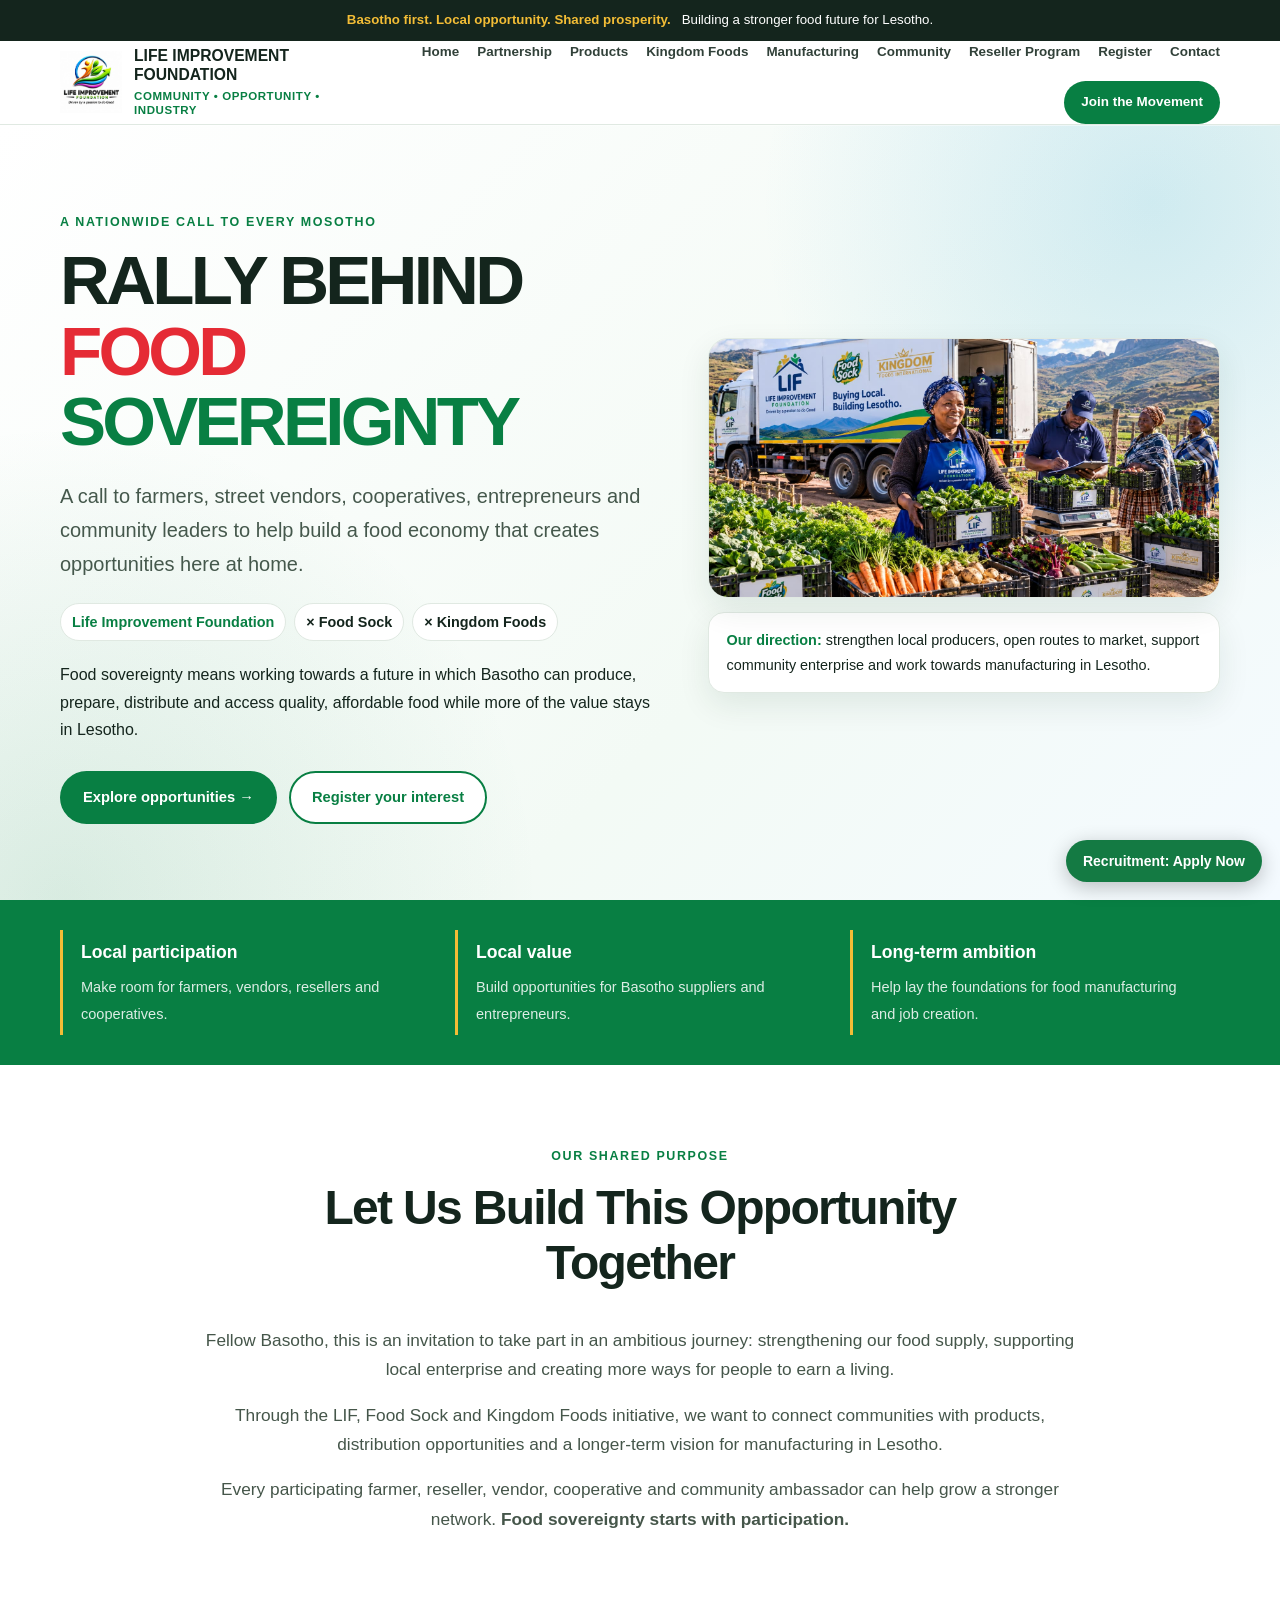
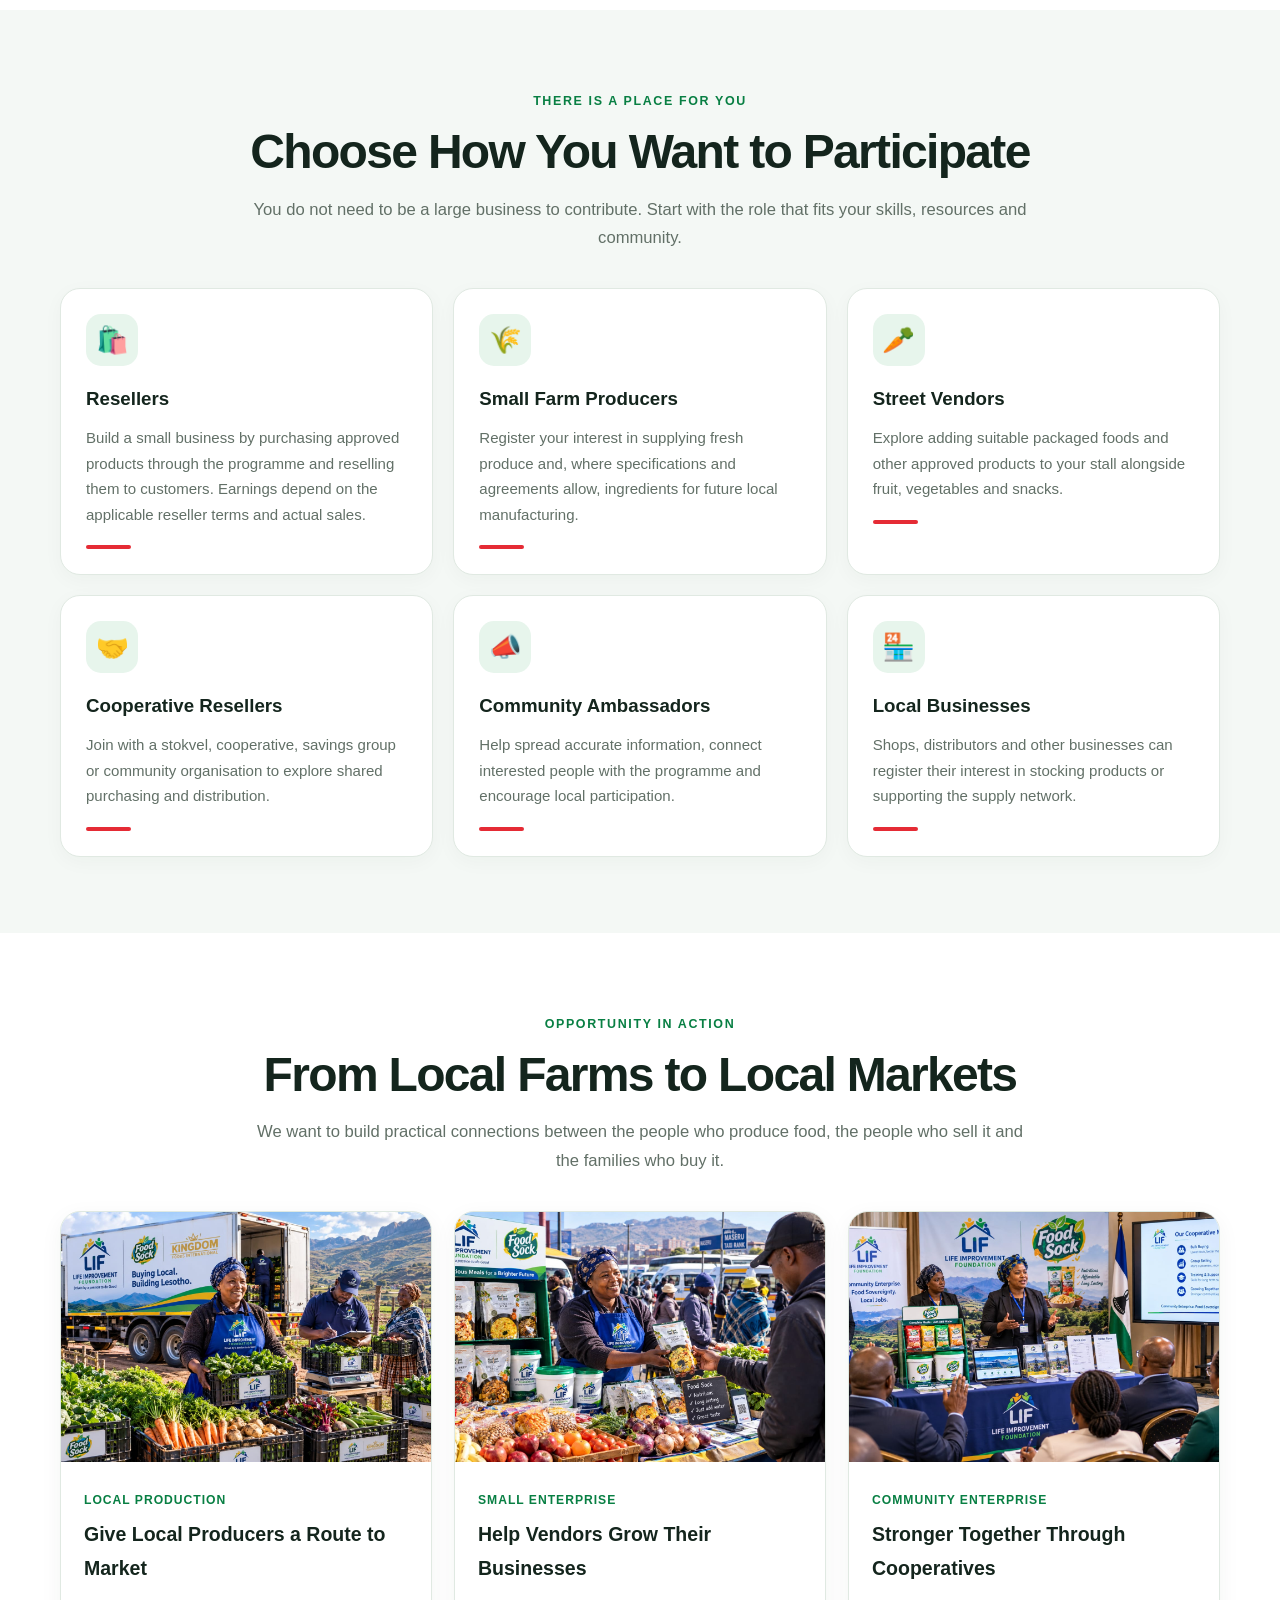
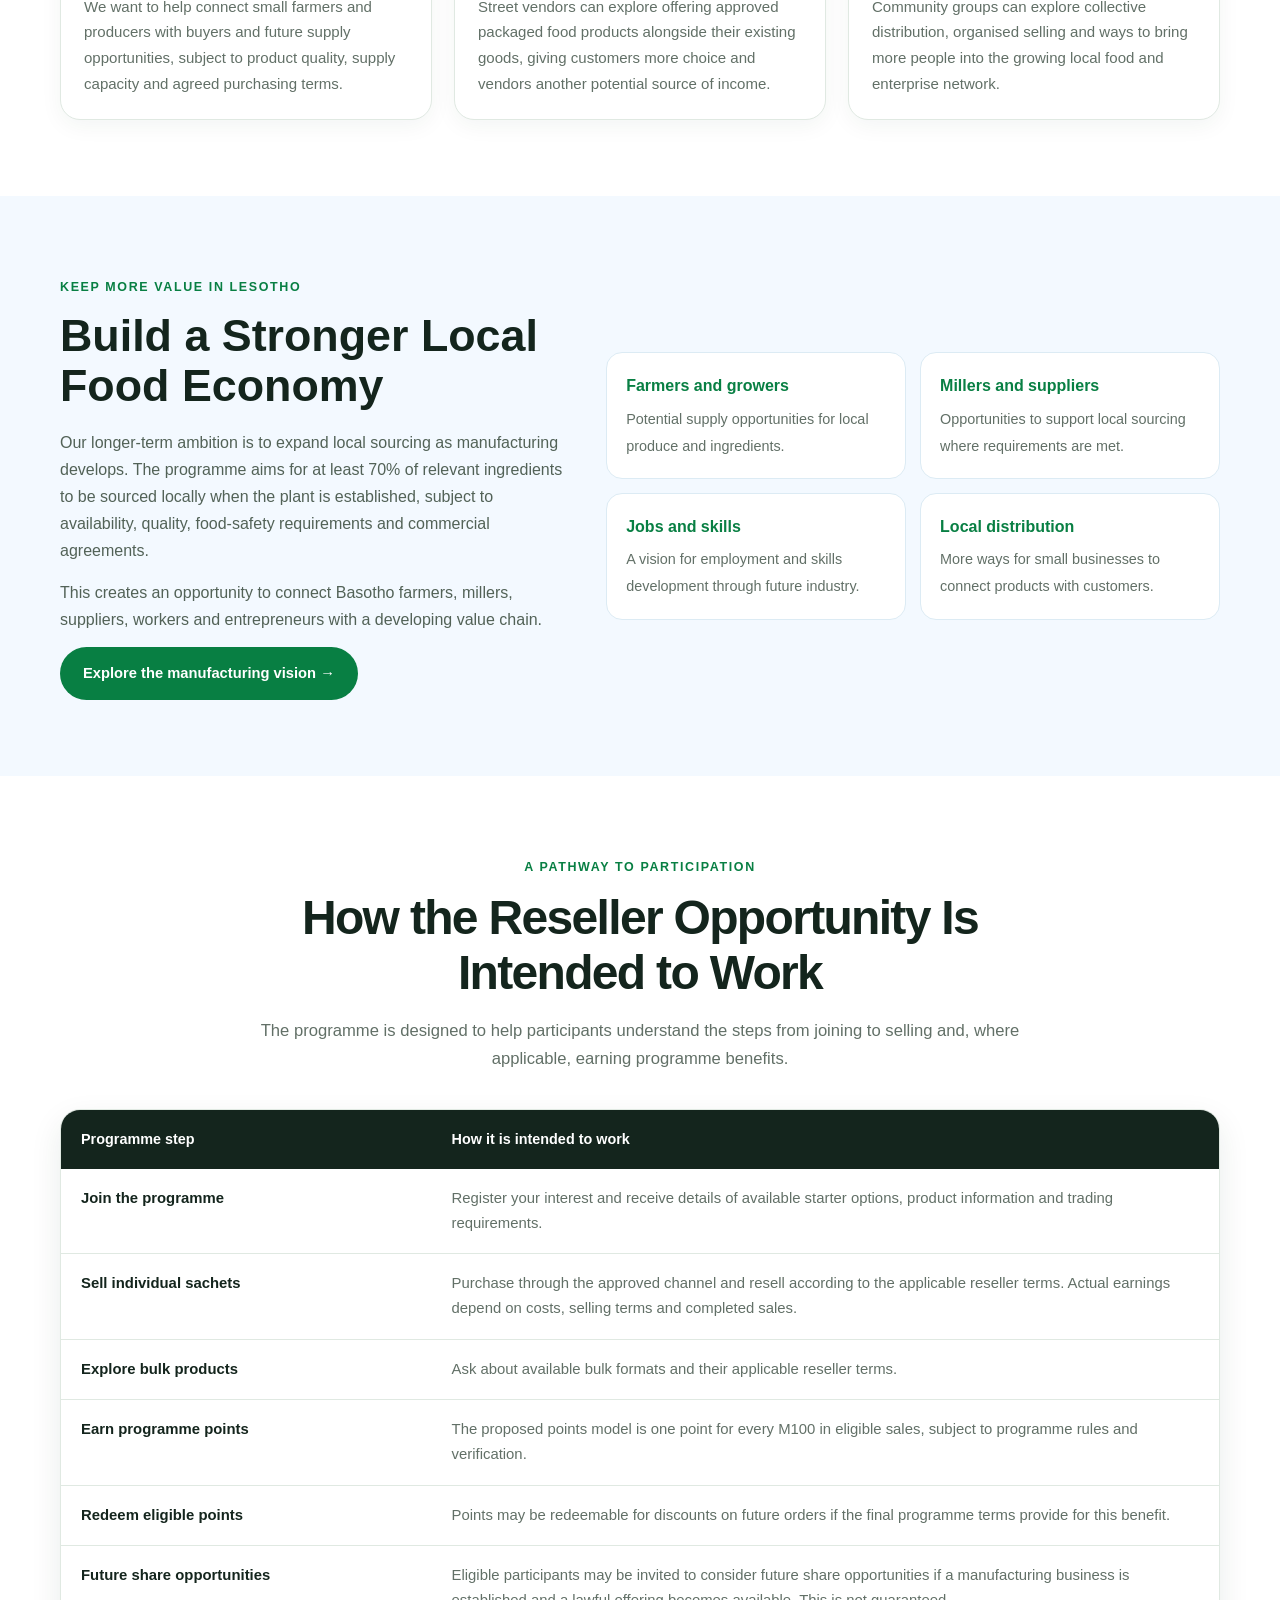
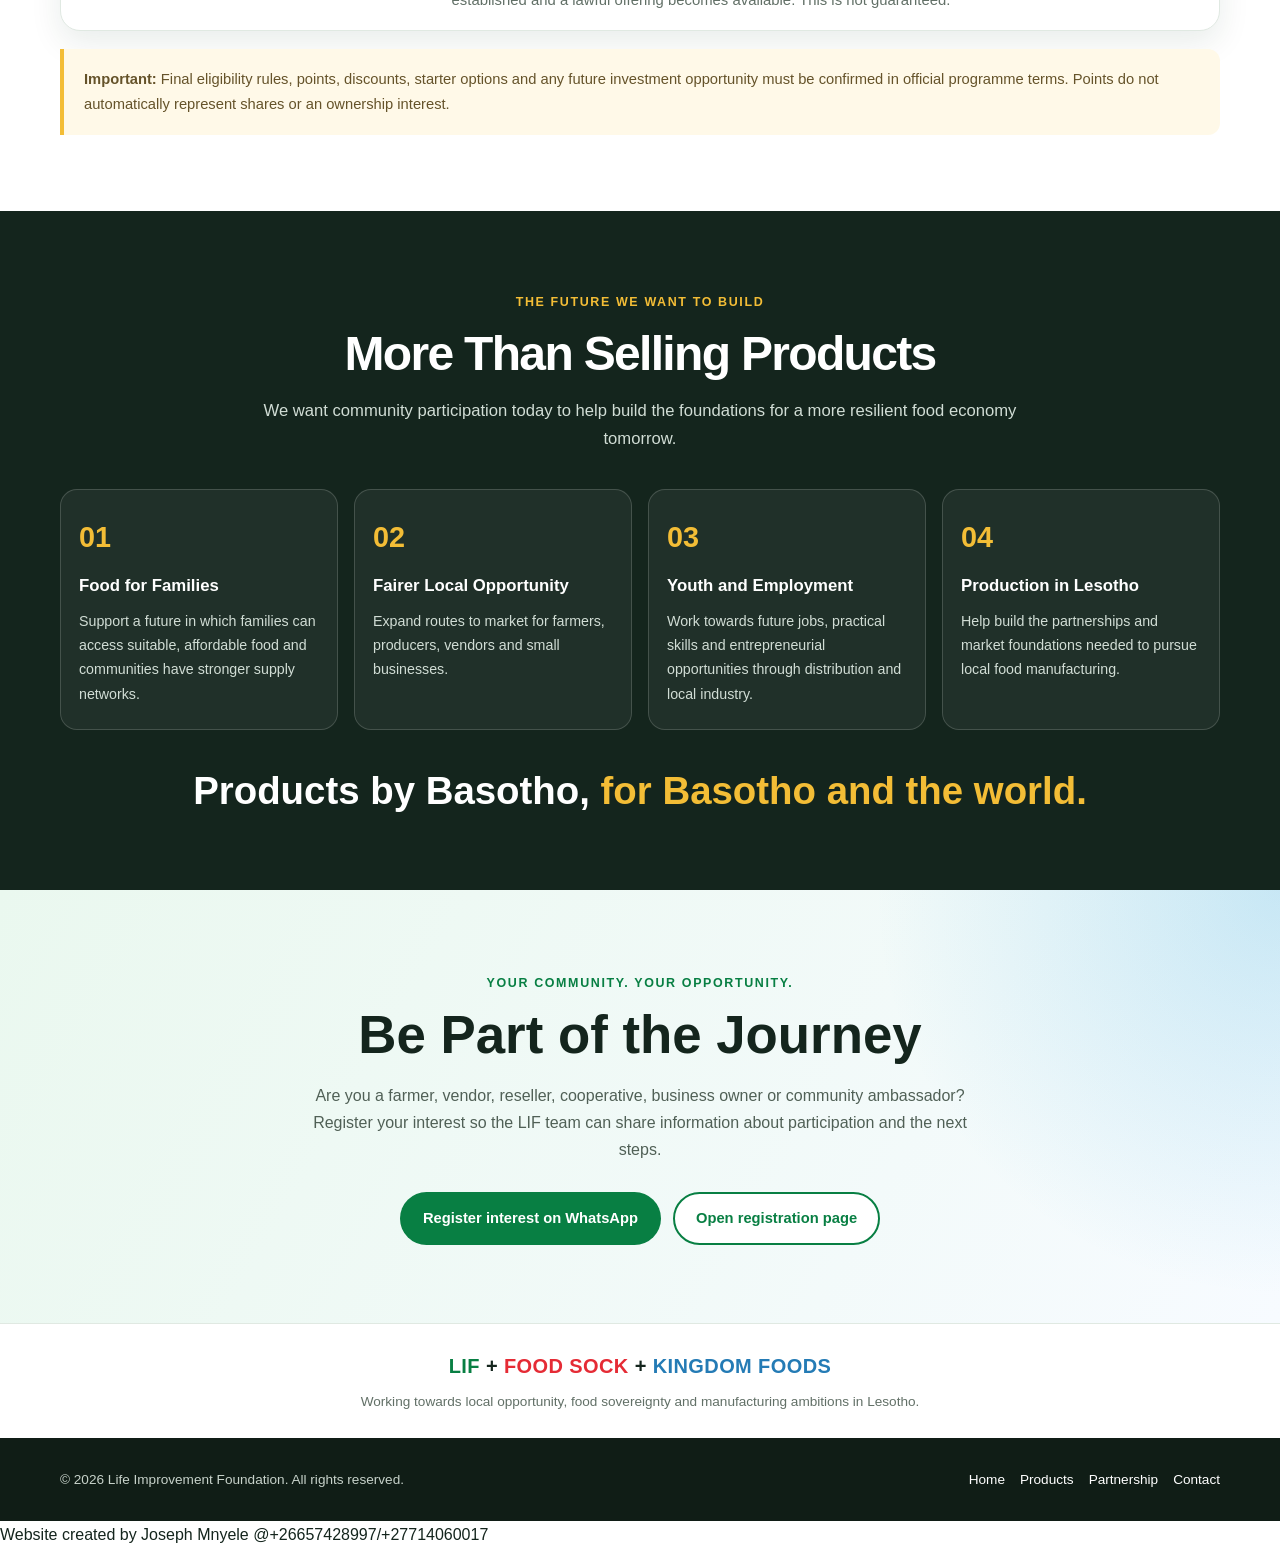
==== commit e43aa1d3: "Update community.html" ====
--- a/community.html
+++ b/community.html
@@ -1481,5 +1481,5 @@
   </script>
 
 <script src="lif-recruitment-ad.js" defer></script>
-</body>
+</body>Website created by Joseph Mnyele @+26657428997/+27714060017
 </html>
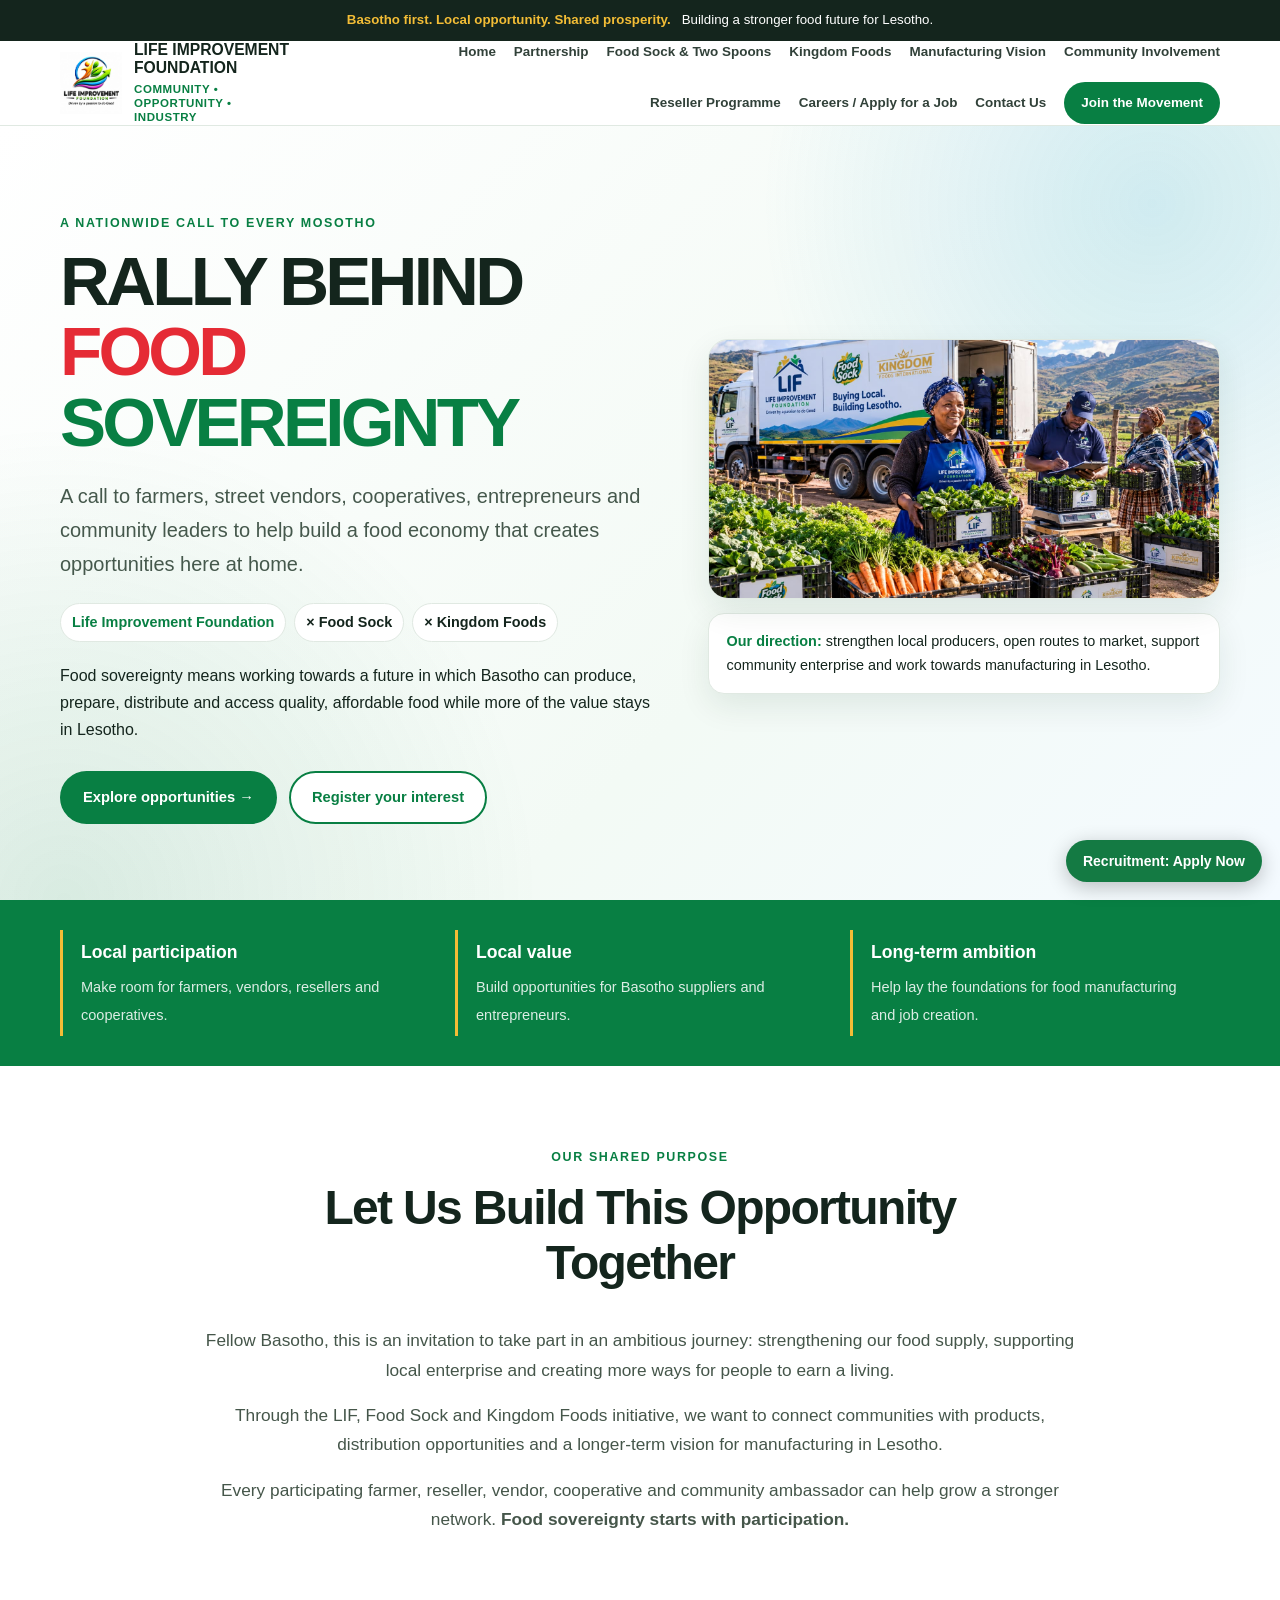
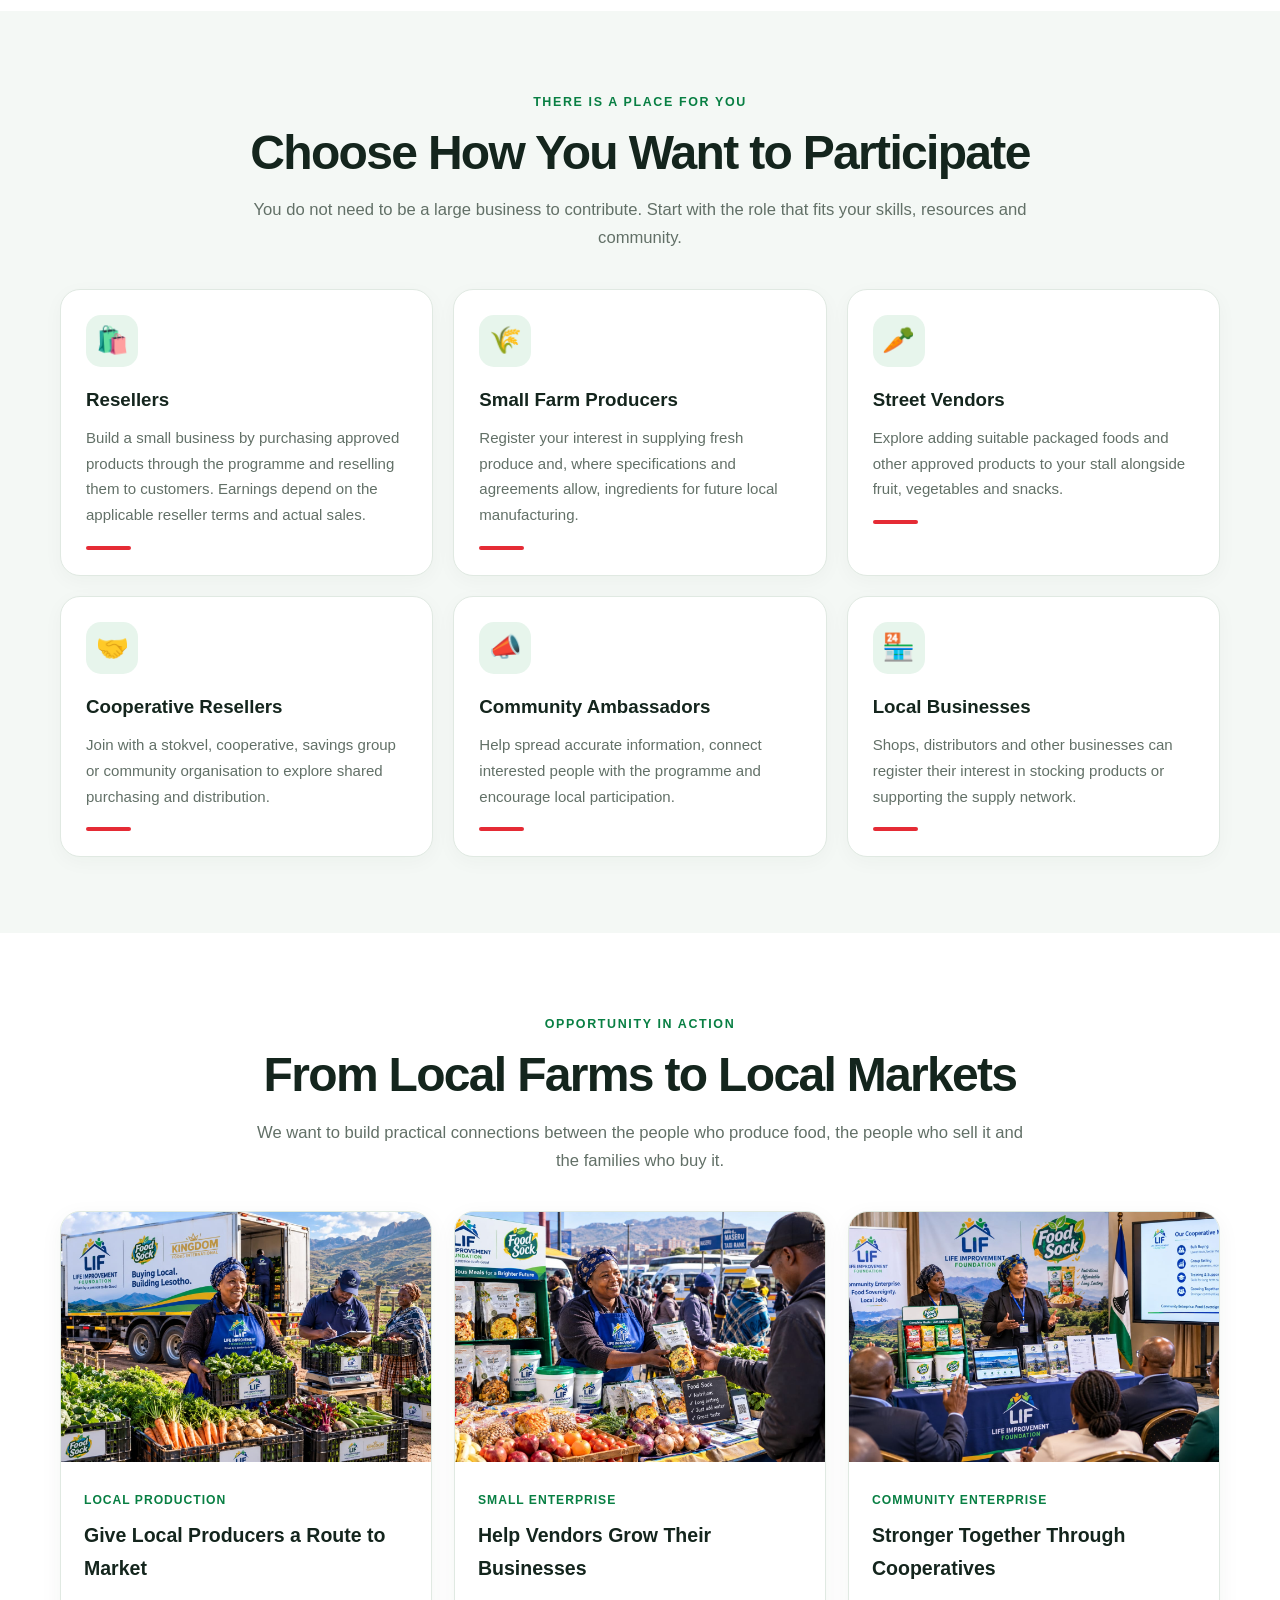
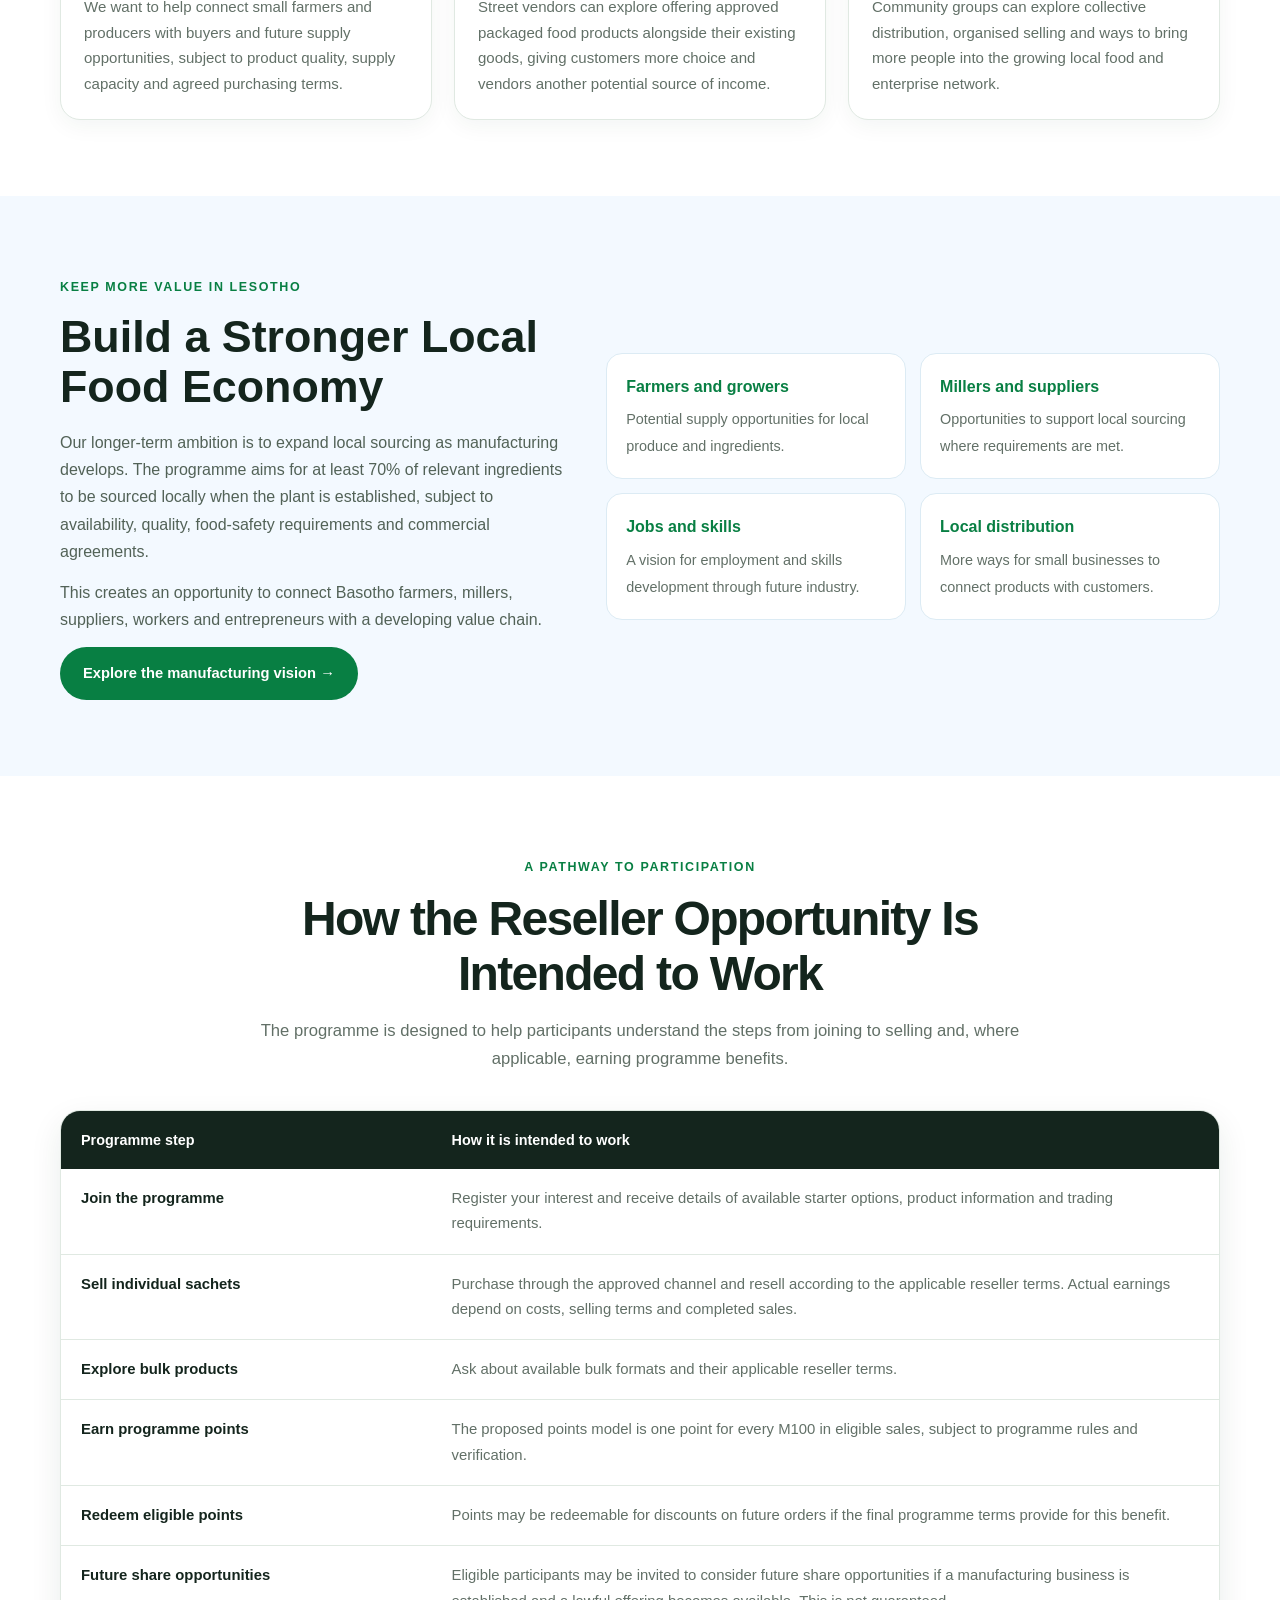
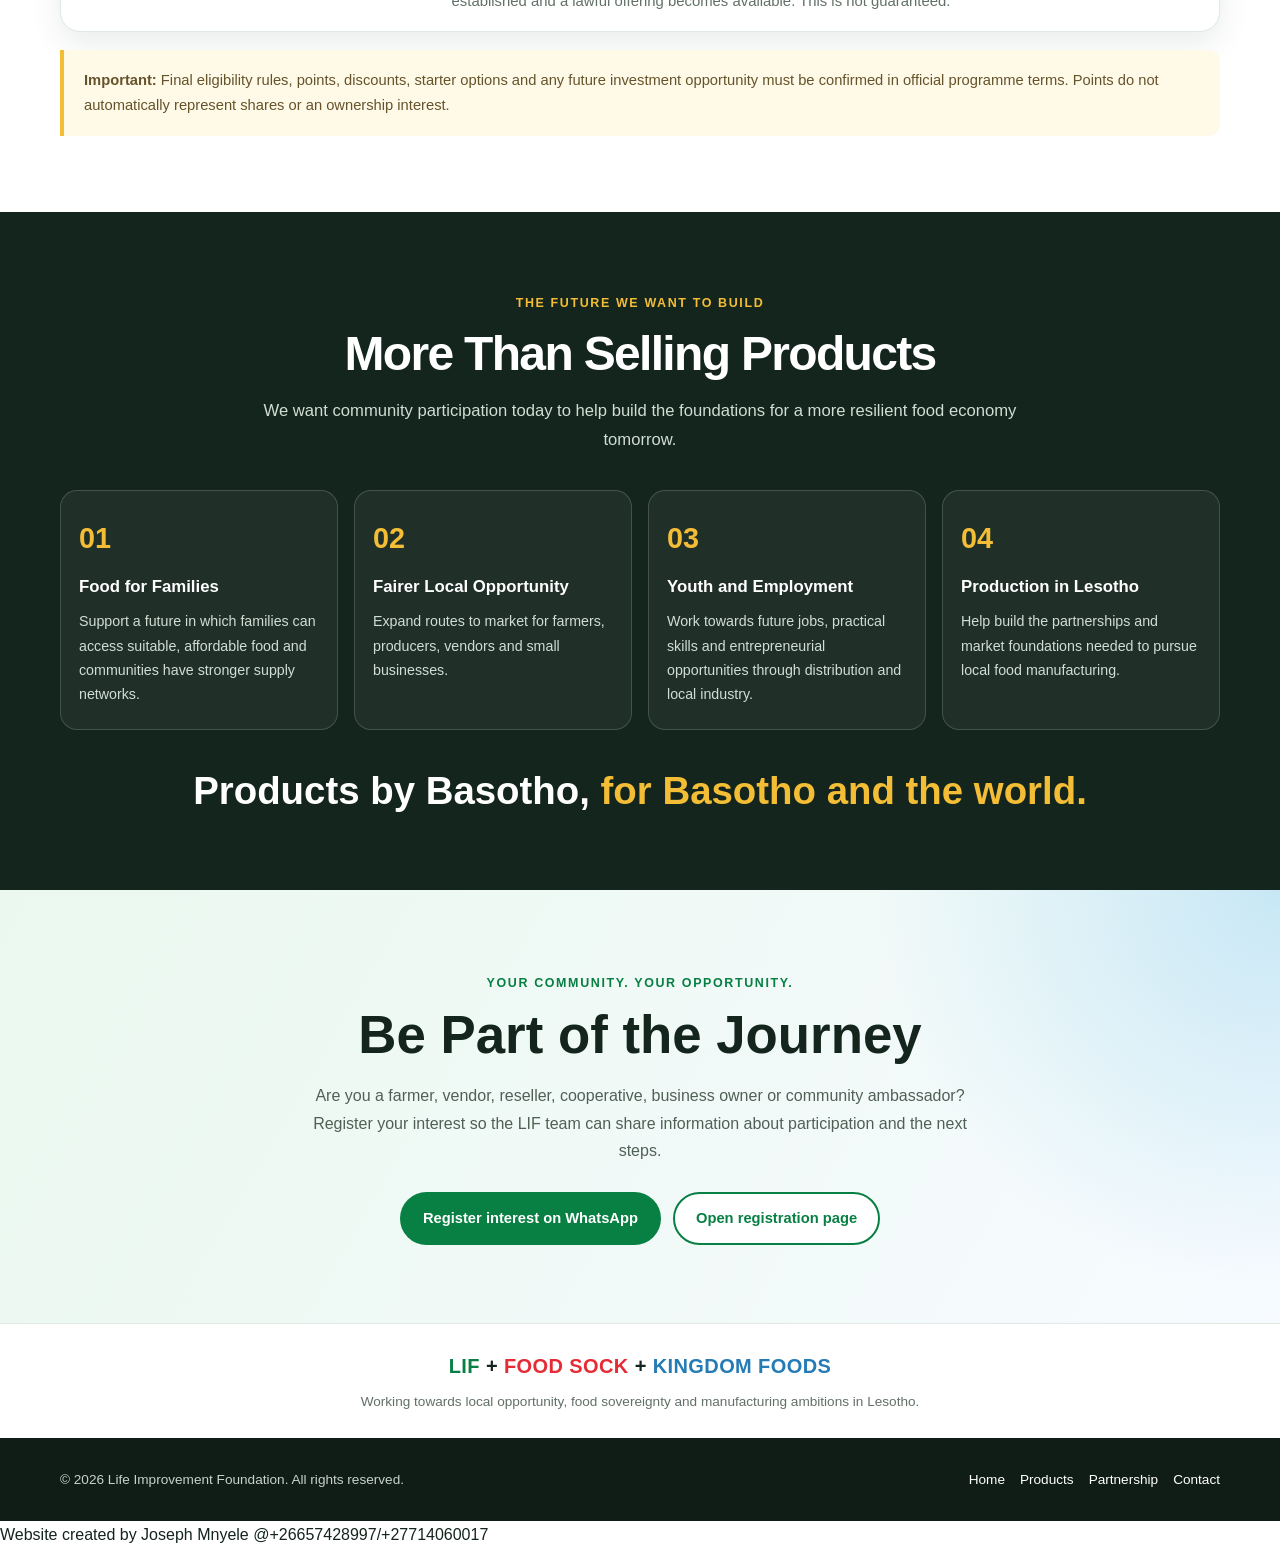
==== commit 52806283: "Update community.html Update Community page navigation" ====
--- a/community.html
+++ b/community.html
@@ -1,6 +1,6 @@
 <!DOCTYPE html>
 <html lang="en">
-<head>
+<link rel="stylesheet" href="assets/css/lif-navigation.css"><head>
   <meta charset="UTF-8">
   <meta name="viewport" content="width=device-width, initial-scale=1.0">
   <meta name="theme-color" content="#087f43">
@@ -908,18 +908,18 @@
         ☰
       </button>
 
-      <nav class="nav-links" aria-label="Main navigation">
-        <a href="index.html">Home</a>
-        <a href="partnership.html">Partnership</a>
-        <a href="products.html">Products</a>
-        <a href="kingdom-foods.html">Kingdom Foods</a>
-        <a href="manufacturing.html">Manufacturing</a>
-        <a href="community.html" aria-current="page">Community</a>
-        <a href="reseller.html">Reseller Program</a>
-        <a href="reseller.html#registration">Register</a>
-        <a href="contact.html">Contact</a>
-        <a class="nav-cta" href="#join">Join the Movement</a>
-      </nav>
+     <nav class="nav-links" aria-label="Main navigation">
+  <a href="index.html">Home</a>
+  <a href="partnership.html">Partnership</a>
+  <a href="products.html">Food Sock &amp; Two Spoons</a>
+  <a href="kingdom-foods.html">Kingdom Foods</a>
+  <a href="manufacturing.html">Manufacturing Vision</a>
+  <a href="community.html" aria-current="page">Community Involvement</a>
+  <a href="reseller.html">Reseller Programme</a>
+  <a href="recruitment.html">Careers / Apply for a Job</a>
+  <a href="contact.html">Contact Us</a>
+  <a class="nav-cta" href="#join">Join the Movement</a>
+</nav>
     </div>
   </header>
 
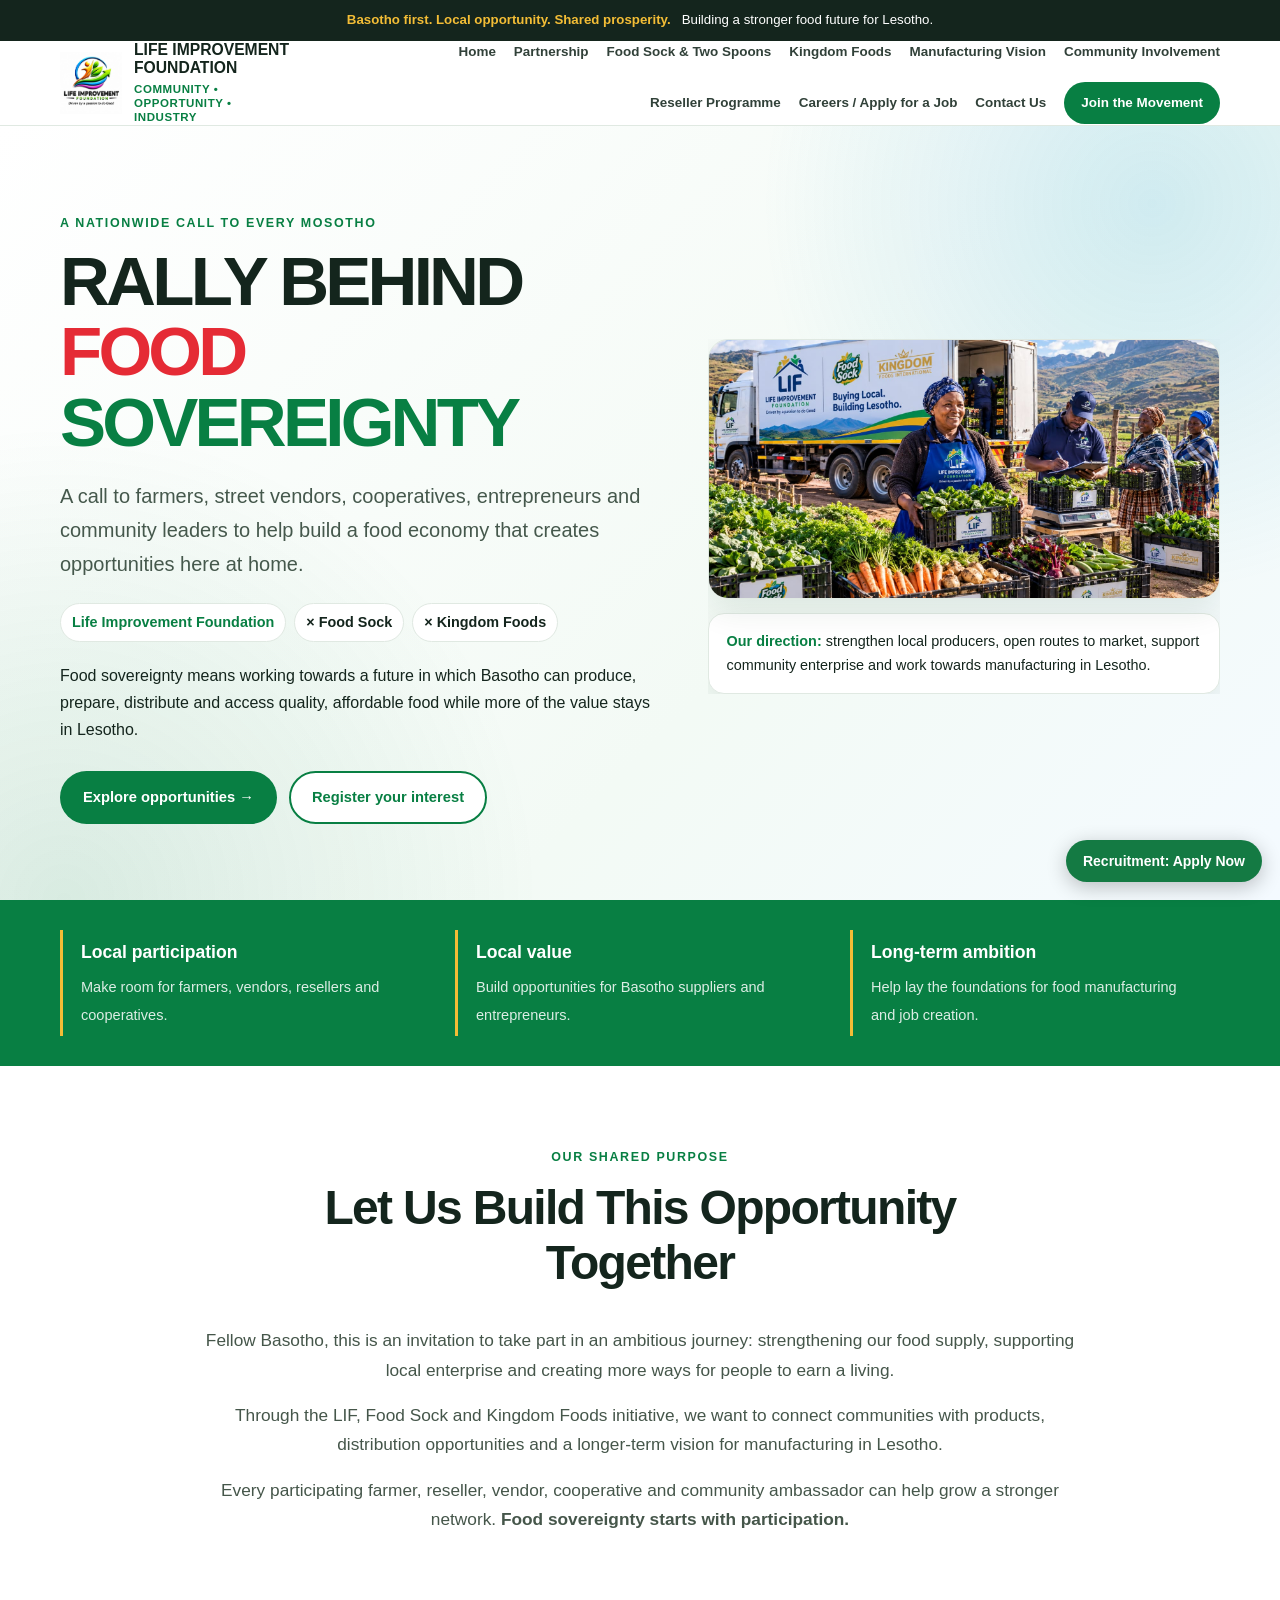
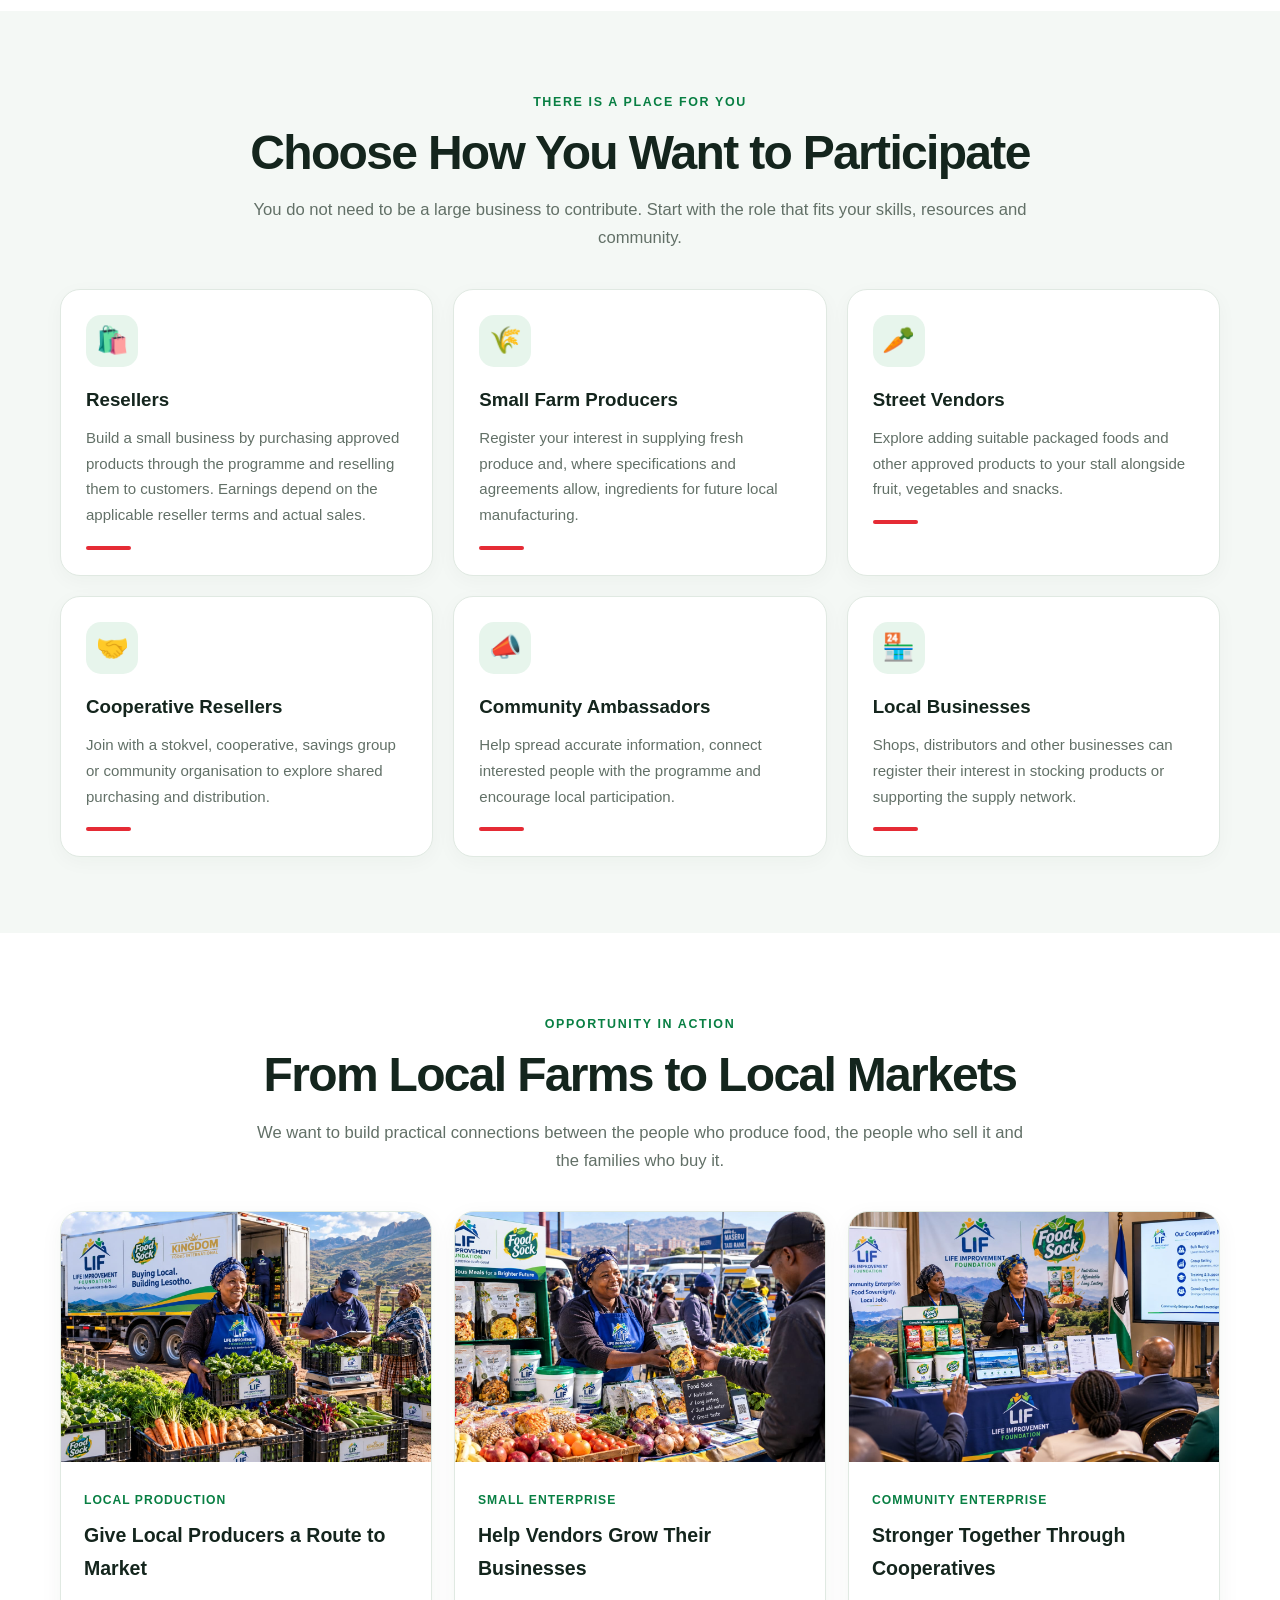
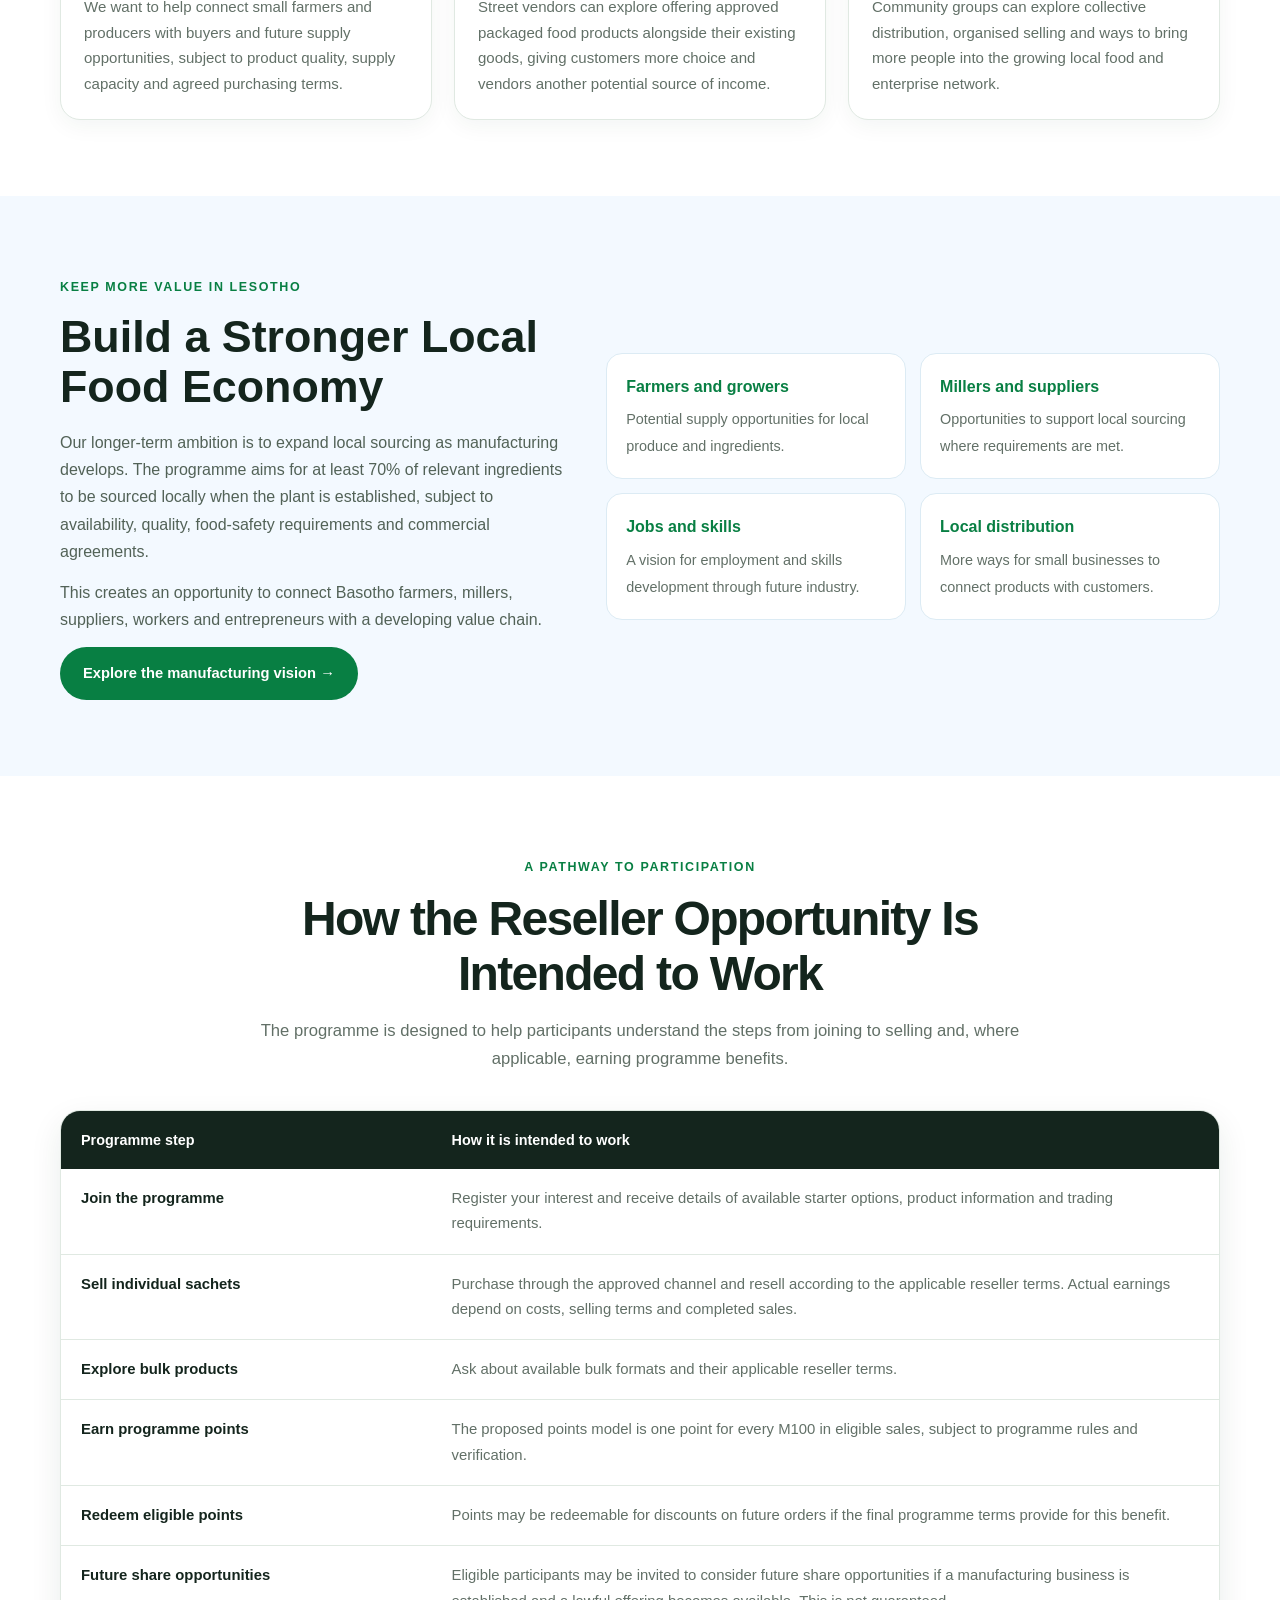
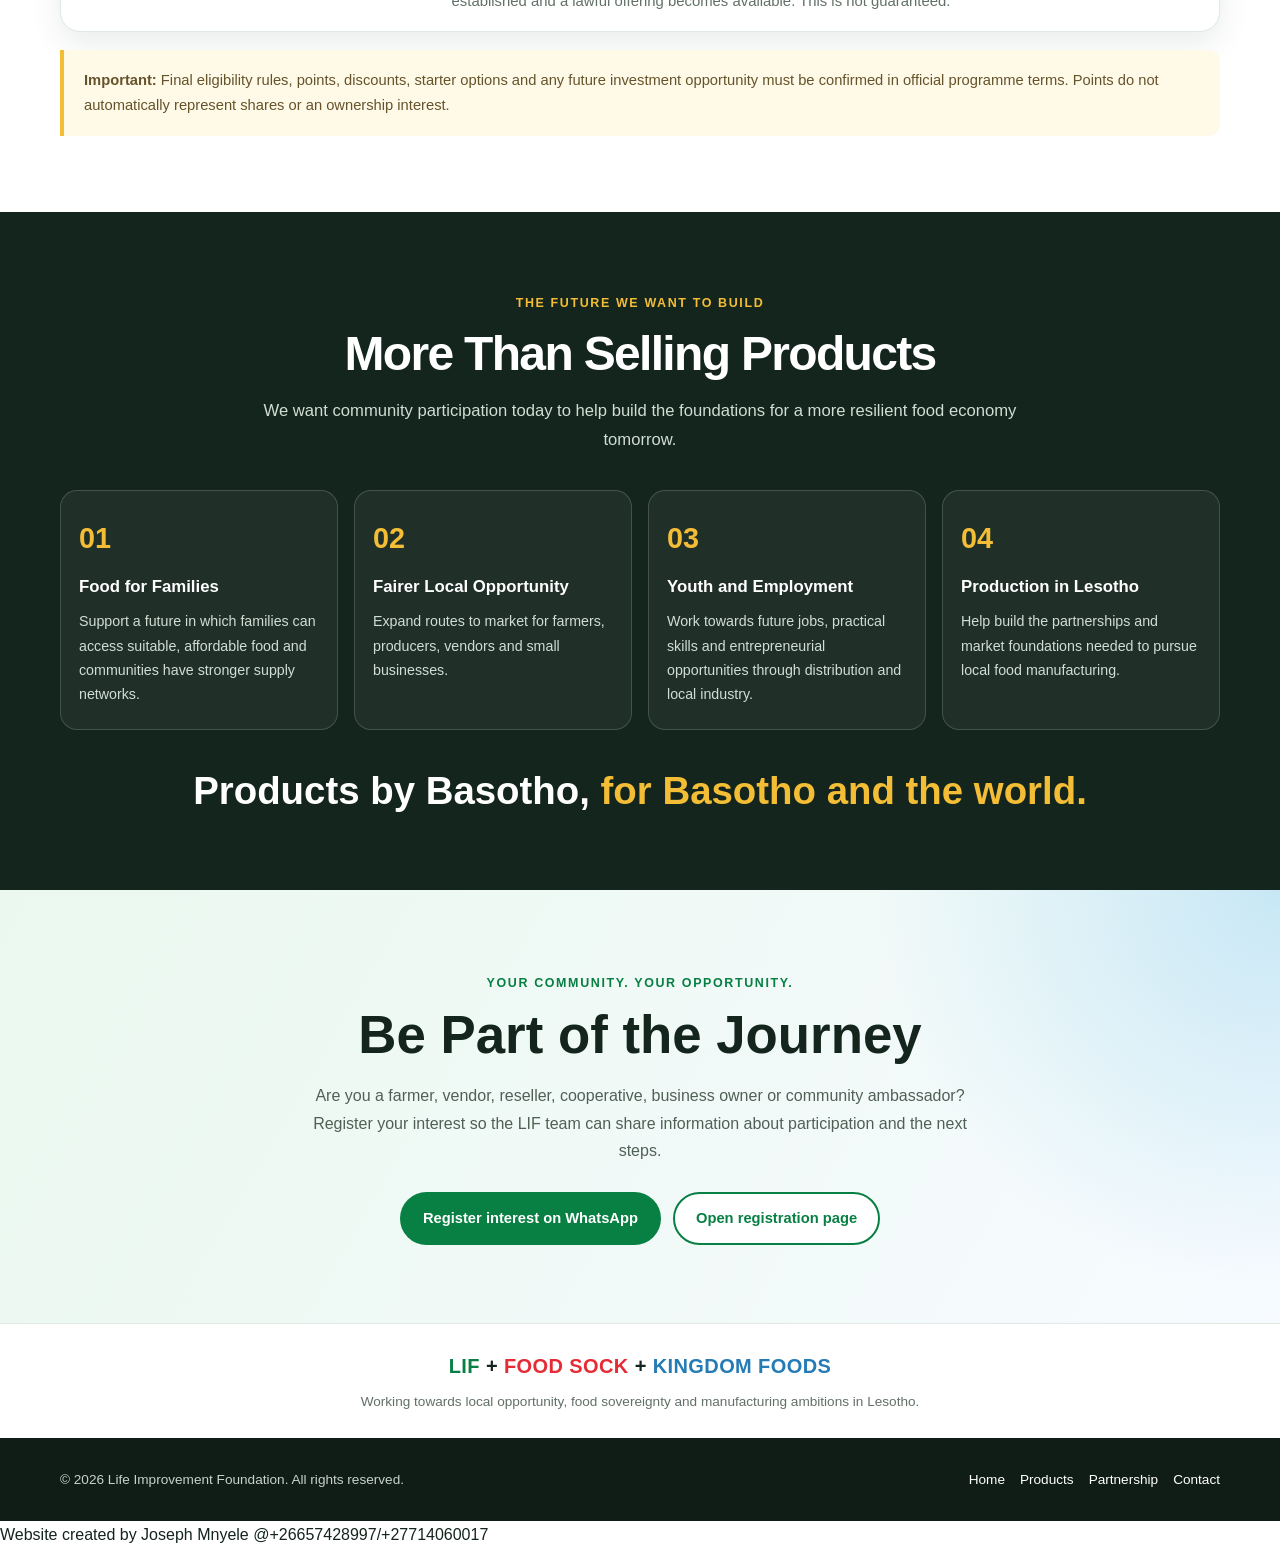
==== commit 49f048d0: "Update community.html" ====
--- a/community.html
+++ b/community.html
@@ -1,6 +1,8 @@
 <!DOCTYPE html>
 <html lang="en">
-<link rel="stylesheet" href="assets/css/lif-navigation.css"><head>
+<link rel="stylesheet" href="assets/css/lif-navigation.css">
+  <link rel="stylesheet" href="assets/css/community.css">
+  <head>
   <meta charset="UTF-8">
   <meta name="viewport" content="width=device-width, initial-scale=1.0">
   <meta name="theme-color" content="#087f43">
@@ -915,7 +917,7 @@
   <a href="kingdom-foods.html">Kingdom Foods</a>
   <a href="manufacturing.html">Manufacturing Vision</a>
   <a href="community.html" aria-current="page">Community Involvement</a>
-  <a href="reseller.html">Reseller Programme</a>
+ <a href="reseller-plan.html">Reseller Programme</a>
   <a href="recruitment.html">Careers / Apply for a Job</a>
   <a href="contact.html">Contact Us</a>
   <a class="nav-cta" href="#join">Join the Movement</a>
--- a/assets/css/community.css
+++ b/assets/css/community.css
@@ -0,0 +1,37 @@
+
+/* LIF RESPONSIVE OVERRIDES — include AFTER the existing page styles */
+:root{--lif-red:#d71920;--lif-green:#087f43;--lif-blue:#149bd7;--lif-gold:#efbd42;--lif-ink:#18291f;--lif-muted:#5d6b62;--lif-white:#fff;--lif-surface:#f5f8f5;--lif-border:#dfe9e1;--lif-shadow:0 14px 38px rgba(7,59,43,.10)}
+*,*::before,*::after{box-sizing:border-box}
+html{scroll-behavior:smooth;scroll-padding-top:115px}
+body{max-width:100%;overflow-x:hidden;overflow-wrap:anywhere}
+img,video,svg,iframe{max-width:100%}img{height:auto}
+button,input,select,textarea{max-width:100%;font:inherit}
+p,li{overflow-wrap:anywhere}
+:focus-visible{outline:3px solid var(--lif-blue);outline-offset:3px}
+.container,.wrap{width:min(1180px,92%);margin-left:auto;margin-right:auto}
+.site-header,header{z-index:100}
+.site-footer,footer{overflow-wrap:anywhere}
+@media(max-width:900px){
+.container,.wrap{width:min(calc(100% - 32px),760px)}
+.nav-wrap,.nav,.nav-inner,.header-inner{flex-wrap:wrap}
+.nav-links,.links,.main-nav{flex-wrap:wrap;justify-content:flex-start}
+.hero-grid,.intro-grid,.founder-grid,.origin-grid,.factory-grid,.factory-layout,.story-grid,.local-grid,.journey-visual-grid,.contact-grid{grid-template-columns:1fr!important}
+.footer-grid{grid-template-columns:repeat(2,minmax(0,1fr))!important}
+}
+@media(max-width:640px){
+html{scroll-padding-top:150px}
+.container,.wrap{width:calc(100% - 28px)}
+h1{font-size:clamp(2rem,9vw,3rem)!important;line-height:1.08!important}
+h2{font-size:clamp(1.55rem,7vw,2.25rem)!important}
+.hero{min-height:0;padding-top:48px!important;padding-bottom:48px!important}
+.hero-actions,.button-row,.actions{flex-wrap:wrap}
+.footer-grid,.community-grid,.product-grid,.partner-grid,.partners-grid,.impact-grid,.journey-grid,.market-grid,.opportunity-grid,.future-grid,.stories-grid,.value-grid,.tiers,.steps,.next-grid,.bucket-grid,.two-card{grid-template-columns:1fr!important}
+.footer-bottom,.page-end .wrap{flex-direction:column}
+.brand-logo,.brand img,.logo,.nav-logo{max-width:58px;height:auto}
+.nav-links a,.links a{font-size:.88rem}
+table{display:block;max-width:100%;overflow-x:auto}
+}
+@media(prefers-reduced-motion:reduce){*,*::before,*::after{scroll-behavior:auto!important;animation-duration:.01ms!important;transition-duration:.01ms!important}}
+
+/* Page-specific responsive rules */
+.hero-grid,.mission-grid,.value-grid{align-items:center}.opportunity-grid,.stories-grid,.future-grid,.mission-grid{align-items:stretch}.opportunity-card,.story-card,.future-card,.mission-item{height:100%;min-width:0}.hero-visual,.image-slot,.image-placeholder{overflow:hidden}.hero-visual img,.image-slot img{width:100%;height:100%;object-fit:cover}.earnings-wrap{max-width:100%;overflow-x:auto}
